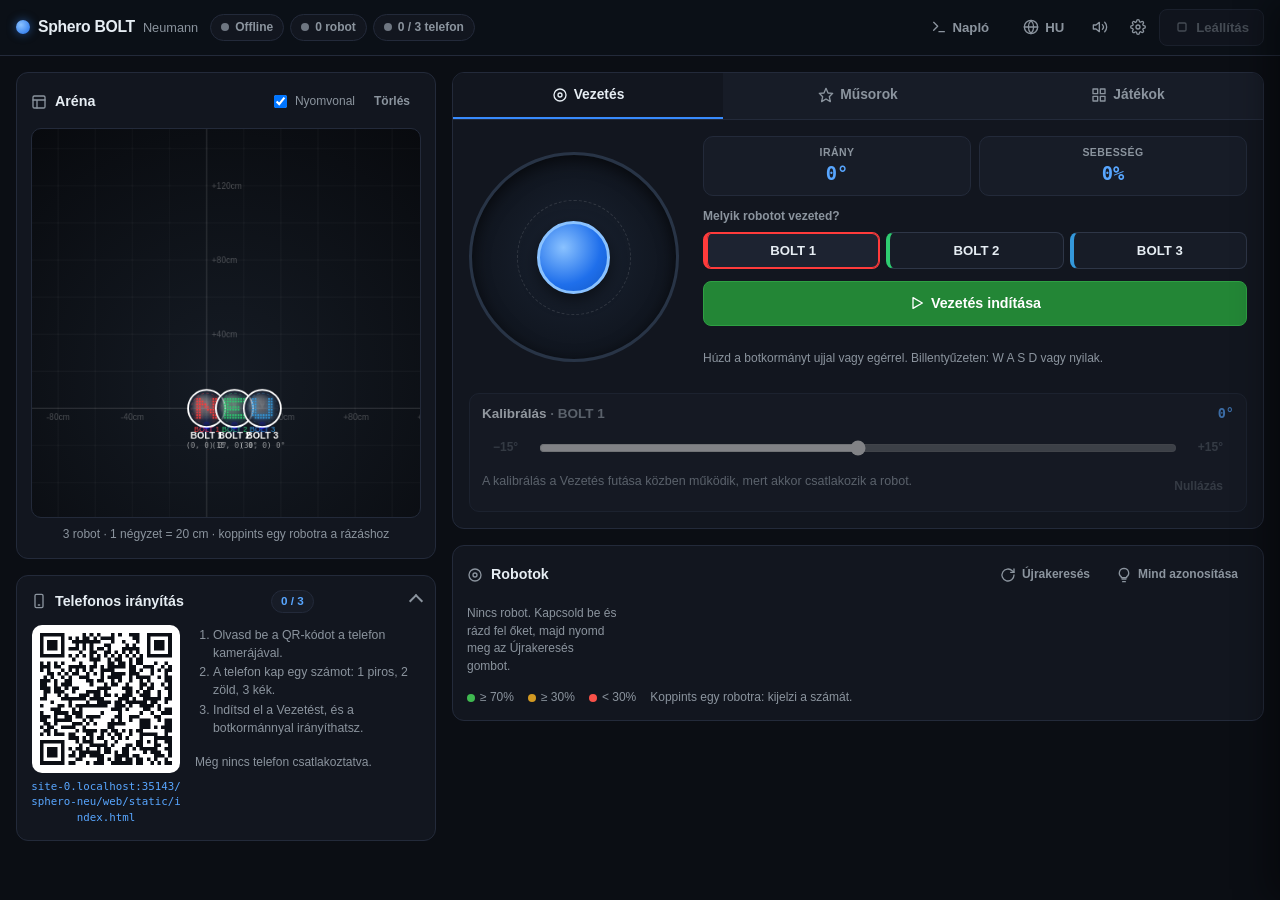
==== sphero-neu/web/static/index.html @ c8d0ddba "feat: decluttered dashboard, 15-robot support and hardware fixes UI - Two-column layout: arena + pho" ====
<!DOCTYPE html>
<html lang="hu">
<head>
<meta charset="utf-8">
<meta name="viewport" content="width=device-width, initial-scale=1, viewport-fit=cover">
<title>Sphero BOLT &bull; Neumann Bemutató</title>
<link rel="stylesheet" href="assets/css/styles.css">
<script src="assets/js/qrcode.min.js"></script>
</head>
<body>

<!-- SVG icon sprite -->
<svg width="0" height="0" style="position:absolute" aria-hidden="true">
  <symbol id="i-globe" viewBox="0 0 24 24"><circle cx="12" cy="12" r="10"/><path d="M2 12h20M12 2a15.3 15.3 0 0 1 4 10 15.3 15.3 0 0 1-4 10 15.3 15.3 0 0 1-4-10 15.3 15.3 0 0 1 4-10z"/></symbol>
  <symbol id="i-sound" viewBox="0 0 24 24"><polygon points="11 5 6 9 2 9 2 15 6 15 11 19 11 5"/><path d="M19.07 4.93a10 10 0 0 1 0 14.14M15.54 8.46a5 5 0 0 1 0 7.07"/></symbol>
  <symbol id="i-mute" viewBox="0 0 24 24"><polygon points="11 5 6 9 2 9 2 15 6 15 11 19 11 5"/><path d="M23 9l-6 6M17 9l6 6"/></symbol>
  <symbol id="i-gear" viewBox="0 0 24 24"><circle cx="12" cy="12" r="3"/><path d="M19.4 15a1.65 1.65 0 0 0 .33 1.82l.06.06a2 2 0 1 1-2.83 2.83l-.06-.06a1.65 1.65 0 0 0-1.82-.33 1.65 1.65 0 0 0-1 1.51V21a2 2 0 1 1-4 0v-.09A1.65 1.65 0 0 0 9 19.4a1.65 1.65 0 0 0-1.82.33l-.06.06a2 2 0 1 1-2.83-2.83l.06-.06A1.65 1.65 0 0 0 4.6 15a1.65 1.65 0 0 0-1.51-1H3a2 2 0 1 1 0-4h.09A1.65 1.65 0 0 0 4.6 9a1.65 1.65 0 0 0-.33-1.82l-.06-.06a2 2 0 1 1 2.83-2.83l.06.06A1.65 1.65 0 0 0 9 4.6a1.65 1.65 0 0 0 1-1.51V3a2 2 0 1 1 4 0v.09a1.65 1.65 0 0 0 1 1.51 1.65 1.65 0 0 0 1.82-.33l.06-.06a2 2 0 1 1 2.83 2.83l-.06.06A1.65 1.65 0 0 0 19.4 9a1.65 1.65 0 0 0 1.51 1H21a2 2 0 1 1 0 4h-.09a1.65 1.65 0 0 0-1.51 1z"/></symbol>
  <symbol id="i-log" viewBox="0 0 24 24"><polyline points="4 17 10 11 4 5"/><line x1="12" y1="19" x2="20" y2="19"/></symbol>
  <symbol id="i-bt" viewBox="0 0 24 24"><path d="m7 7 10 10-5 5V2l5 5L7 17"/></symbol>
  <symbol id="i-stop" viewBox="0 0 24 24"><rect x="6" y="6" width="12" height="12" rx="2"/></symbol>
  <symbol id="i-play" viewBox="0 0 24 24"><polygon points="6 4 20 12 6 20 6 4"/></symbol>
  <symbol id="i-refresh" viewBox="0 0 24 24"><path d="M21 12a9 9 0 1 1-2.64-6.36L21 8"/><path d="M21 3v5h-5"/></symbol>
  <symbol id="i-bulb" viewBox="0 0 24 24"><path d="M9 18h6M10 22h4"/><path d="M12 2a7 7 0 0 0-4 12.74V16h8v-1.26A7 7 0 0 0 12 2z"/></symbol>
  <symbol id="i-phone" viewBox="0 0 24 24"><rect x="6" y="2" width="12" height="20" rx="2"/><path d="M11 18h2"/></symbol>
  <symbol id="i-close" viewBox="0 0 24 24"><path d="M18 6 6 18M6 6l12 12"/></symbol>
  <symbol id="i-joy" viewBox="0 0 24 24"><circle cx="12" cy="12" r="9"/><circle cx="12" cy="12" r="3"/></symbol>
  <symbol id="i-star" viewBox="0 0 24 24"><polygon points="12 2 15 9 22 9.5 17 14.5 18.5 22 12 18 5.5 22 7 14.5 2 9.5 9 9"/></symbol>
  <symbol id="i-grid" viewBox="0 0 24 24"><rect x="3" y="3" width="7" height="7"/><rect x="14" y="3" width="7" height="7"/><rect x="3" y="14" width="7" height="7"/><rect x="14" y="14" width="7" height="7"/></symbol>
  <symbol id="i-map" viewBox="0 0 24 24"><rect x="3" y="3" width="18" height="18" rx="2"/><path d="M3 9h18M9 21V9"/></symbol>
  <symbol id="i-lock" viewBox="0 0 24 24"><rect x="4" y="11" width="16" height="10" rx="2"/><path d="M8 11V7a4 4 0 0 1 8 0v4"/></symbol>
  <symbol id="i-clock" viewBox="0 0 24 24"><circle cx="12" cy="12" r="10"/><path d="M12 6v6l4 2"/></symbol>
</svg>

<header class="topbar">
  <div class="brand">
    <span class="brand-dot"></span>
    <span class="brand-name">Sphero BOLT</span>
    <span class="brand-sub">Neumann</span>
  </div>

  <div class="topbar-status">
    <button id="status" class="pill offline" type="button" data-i18n-title="status_hint">
      <span class="dot"></span><span id="status-text">Offline</span>
    </button>
    <span id="robots-pill" class="pill host-only"><span class="dot"></span><span id="robots-pill-text">0 robot</span></span>
    <span id="phones-pill" class="pill host-only"><span class="dot"></span><span id="phones-pill-text">0 / 3 telefon</span></span>
  </div>

  <div class="topbar-actions">
    <button id="btn-bluetooth" class="ghost" type="button" hidden>
      <svg class="icon"><use href="#i-bt"/></svg><span data-i18n="connect_btn">Csatlakozás</span>
    </button>
    <button id="btn-log" class="ghost host-only" type="button" data-i18n-title="log_title">
      <svg class="icon"><use href="#i-log"/></svg><span class="hide-sm" data-i18n="log_btn">Napló</span>
      <span id="log-badge" class="count-badge" hidden>0</span>
    </button>
    <button id="btn-admin-login" class="ghost" type="button" hidden>
      <svg class="icon"><use href="#i-lock"/></svg><span data-i18n="admin_login_btn">Admin</span>
    </button>
    <button id="lang-toggle" class="ghost" type="button" title="Nyelv / Language">
      <svg class="icon"><use href="#i-globe"/></svg><span id="lang-label">HU</span>
    </button>
    <button id="sound-toggle" class="ghost icon-only" type="button" data-i18n-title="sound_title">
      <svg class="icon"><use id="sound-icon" href="#i-sound"/></svg>
    </button>
    <button id="btn-admin-settings" class="ghost icon-only host-only" type="button" data-i18n-title="admin_btn">
      <svg class="icon"><use href="#i-gear"/></svg>
    </button>
    <button id="global-stop" class="stop host-only" type="button" disabled>
      <svg class="icon"><use href="#i-stop"/></svg><span data-i18n="stop">Leállítás</span>
    </button>
  </div>
</header>

<!-- Running program strip -->
<div id="running-strip" class="running-strip host-only" hidden>
  <span class="dot"></span>
  <span id="running-text">Fut</span>
  <button id="running-stop" class="stop sm" type="button"><svg class="icon"><use href="#i-stop"/></svg><span data-i18n="stop">Leállítás</span></button>
</div>

<main class="layout">

  <!-- ==================== LEFT: ARENA + PHONES ==================== -->
  <div class="col col-left host-only">
    <section id="panel-arena" class="panel">
      <div class="panel-head">
        <h2><svg class="icon"><use href="#i-map"/></svg><span data-i18n="arena_title">Aréna</span></h2>
        <div class="panel-tools">
          <label class="check-tool"><input type="checkbox" id="arena-trails" checked><span data-i18n="arena_trails">Nyomvonal</span></label>
          <button id="arena-reset" class="ghost sm" type="button" data-i18n="arena_clear">Törlés</button>
        </div>
      </div>
      <div class="arena-wrapper">
        <canvas id="arena-canvas" width="460" height="460"></canvas>
      </div>
      <p id="arena-stats" class="muted small center">&nbsp;</p>
    </section>

    <details id="panel-phones" class="panel collapsible" open>
      <summary class="panel-head">
        <h2><svg class="icon"><use href="#i-phone"/></svg><span data-i18n="phones_title">Telefonos irányítás</span></h2>
        <span id="slots-badge" class="chip">0 / 3</span>
      </summary>
      <div class="phones-body">
        <div class="qr-col">
          <div id="qrcode-box" class="qr-frame"></div>
          <div id="qr-url-text" class="qr-url">&nbsp;</div>
        </div>
        <div class="phones-col">
          <ol class="steps">
            <li data-i18n="qr_step_1">Olvasd be a QR-kódot a telefon kamerájával.</li>
            <li data-i18n="qr_step_2">A telefon kap egy számot: 1 piros, 2 zöld, 3 kék.</li>
            <li data-i18n="qr_step_3">Indítsd el a Vezetést, és a botkormánnyal irányíthatsz.</li>
          </ol>
          <div id="connected-devices-list" class="device-list"></div>
          <div id="drive-hint" class="hint-row" hidden>
            <span data-i18n="drive_hint">Telefon csatlakozott, de a Vezetés nem fut.</span>
            <button class="primary sm" type="button" onclick="startProgram('drive')" data-i18n="btn_start_drive">Vezetés indítása</button>
          </div>
        </div>
      </div>
    </details>
  </div>

  <!-- ==================== RIGHT: CONTROLS + FLEET ==================== -->
  <div class="col col-main">

    <!-- Phone controller banner (only on phones) -->
    <section id="mobile-assigned-banner" class="assigned-banner" hidden>
      <span id="assigned-num" class="assigned-num">1</span>
      <div>
        <div id="assigned-slot-title" class="assigned-title"></div>
        <div id="assigned-slot-desc" class="assigned-sub"></div>
      </div>
    </section>
    <div id="controller-wait" class="notice" hidden data-i18n="controller_wait">
      Várj, amíg a bemutató vezetője elindítja a Vezetést.
    </div>

    <section class="panel control-panel">
      <div class="tabs host-only" role="tablist">
        <button class="tab active" type="button" data-tab="drive" role="tab">
          <svg class="icon"><use href="#i-joy"/></svg><span data-i18n="tab_drive">Vezetés</span>
        </button>
        <button class="tab" type="button" data-tab="shows" role="tab">
          <svg class="icon"><use href="#i-star"/></svg><span data-i18n="tab_shows">Műsorok</span>
        </button>
        <button class="tab" type="button" data-tab="games" role="tab">
          <svg class="icon"><use href="#i-grid"/></svg><span data-i18n="tab_games">Játékok</span>
        </button>
      </div>

      <!-- TAB: DRIVE -->
      <div id="tab-drive" class="tab-page active">
        <div class="drive-layout">
          <div id="joy-base" class="joystick-base">
            <div class="joystick-ring"></div>
            <div id="joy-knob" class="joystick-knob"></div>
          </div>
          <div class="drive-side">
            <div class="hud">
              <div class="hud-box"><div class="label" data-i18n="hud_heading">Irány</div><div id="hud-heading" class="val">0°</div></div>
              <div class="hud-box"><div class="label" data-i18n="hud_throttle">Sebesség</div><div id="hud-speed" class="val">0%</div></div>
            </div>
            <div class="host-only">
              <div class="field-label" data-i18n="steer_robot">Melyik robotot vezeted?</div>
              <div id="bot-selector" class="segmented"></div>
            </div>
            <button id="btn-start-drive" class="primary block host-only" type="button" onclick="startProgram('drive')">
              <svg class="icon"><use href="#i-play"/></svg><span data-i18n="btn_start_drive">Vezetés indítása</span>
            </button>
            <p class="muted small" data-i18n="drive_controls_hint">Húzd a botkormányt ujjal vagy egérrel. Billentyűzeten: W A S D vagy nyilak.</p>
          </div>
        </div>

        <div id="calib-box" class="calib-box">
          <div class="calib-head">
            <b><span data-i18n="calib_title">Kalibrálás</span> <span id="calib-robot" class="muted"></span></b>
            <span id="calib-val" class="mono">0°</span>
          </div>
          <div class="calib-row">
            <button id="calib-minus" class="ghost sm" type="button">&minus;15&deg;</button>
            <input type="range" id="calib-slider" min="-180" max="180" step="5" value="0">
            <button id="calib-plus" class="ghost sm" type="button">+15&deg;</button>
          </div>
          <div class="calib-foot">
            <small id="calib-hint" class="muted" data-i18n="calib_hint">Állj a robot mögé, és húzd a csúszkát, amíg a nyíl és a fehér fény tőled előre mutat. Utána a botkormány felfelé mindig előre visz.</small>
            <button id="calib-reset" class="ghost sm" type="button" data-i18n="calib_reset">Nullázás</button>
          </div>
        </div>
      </div>

      <!-- TAB: SHOWS -->
      <div id="tab-shows" class="tab-page">
        <div id="show-list" class="option-list"></div>
        <div id="neu-settings" class="settings-box">
          <div class="hand-row">
            <button id="hand-lock" class="ghost" type="button">
              <svg class="icon"><use href="#i-lock"/></svg><span id="hand-lock-label">Kézi forgatás</span>
            </button>
            <small id="hand-hint" class="muted"></small>
          </div>
          <div id="auto-controls">
            <div class="field-label" data-i18n="align_label">Igazítás</div>
            <div id="align-seg" class="segmented">
              <button class="seg" type="button" data-align="compass" data-i18n="align_compass">Iránytű: mind északra</button>
              <button class="seg" type="button" data-align="aim" data-i18n="align_aim">Kézi célzás</button>
            </div>
            <small id="align-hint" class="muted"></small>
          </div>
          <label class="slider-row auto-only">
            <span data-i18n="target_heading">Célirány</span>
            <input type="range" id="heading-slider" min="0" max="359" step="1" value="0">
            <span id="heading-val" class="mono">0°</span>
          </label>
          <div>
            <div class="field-label" data-i18n="letters_each">Betűk egyenként</div>
            <small class="muted" data-i18n="letters_each_hint">Betű: a kijelzőn forgat 90°-kal. Robot: az egész robotot fordítja 15°-kal, ha ferdén áll.</small>
            <div id="letter-rows"></div>
          </div>
        </div>
        <div id="dance-settings" class="settings-box" hidden>
          <div id="dance-live" class="dance-live" hidden>
            <span id="dance-status" class="game-status"></span>
            <button id="dance-go" class="primary" type="button"></button>
          </div>
          <div class="field-label" data-i18n="dance_robots">Robotok a táncban</div>
          <small class="muted" data-i18n="dance_robots_hint">Koppints egy számra, hogy kihagyd azt a robotot. A foglalt (máshoz csatlakozott) robotokat a tánc magától kihagyja.</small>
          <div id="dance-robots" class="dance-robots"></div>
        </div>
        <button id="btn-start-show" class="primary block" type="button">
          <svg class="icon"><use href="#i-play"/></svg><span id="btn-start-show-label">Indítás</span>
        </button>
      </div>

      <!-- TAB: GAMES -->
      <div id="tab-games" class="tab-page">
        <div id="game-list" class="option-list"></div>
        <button id="btn-start-game" class="primary block" type="button">
          <svg class="icon"><use href="#i-play"/></svg><span id="btn-start-game-label">Indítás</span>
        </button>

        <div id="card-game-tictactoe" class="game-area">
          <div class="game-bar">
            <span id="ttt-status" class="game-status"></span>
            <div class="btn-row">
              <button id="ttt-new" class="ghost sm" type="button" disabled data-i18n="ttt_same_layout">Új játék</button>
              <button id="ttt-recount" class="ghost sm" type="button" disabled data-i18n="ttt_renumber">Újraszámozás</button>
              <button id="ttt-start" class="ghost sm" type="button" disabled data-i18n="ttt_start">Számozás kész</button>
            </div>
          </div>
          <div id="board" class="ttt-grid"></div>
        </div>

        <div id="card-game-party" class="game-area" hidden>
          <div class="game-bar">
            <span id="party-status" class="game-status"></span>
            <button id="party-start" class="ghost sm" type="button" data-i18n="party_round">Új kör</button>
          </div>
          <div id="party-info" class="info-box"></div>
          <div id="balls" class="ball-grid"></div>
        </div>
      </div>
    </section>

    <!-- Fleet -->
    <section id="panel-fleet" class="panel host-only">
      <div class="panel-head">
        <h2><svg class="icon"><use href="#i-joy"/></svg><span data-i18n="fleet_title">Robotok</span>
          <span id="fleet-summary" class="muted small"></span></h2>
        <div class="panel-tools">
          <button id="btn-refresh-robots" class="ghost sm" type="button" data-i18n-title="btn_refresh_title">
            <svg class="icon"><use href="#i-refresh"/></svg><span data-i18n="btn_refresh_pool">Újrakeresés</span>
          </button>
          <button id="btn-identify-all" class="ghost sm" type="button" data-i18n-title="btn_identify_all_title">
            <svg class="icon"><use href="#i-bulb"/></svg><span data-i18n="btn_identify_all">Mind azonosítása</span>
          </button>
        </div>
      </div>
      <div id="robot-pool-cards" class="fleet-grid"></div>
      <p class="muted small legend">
        <span><i class="bdot ok"></i>&ge; 70%</span>
        <span><i class="bdot mid"></i>&ge; 30%</span>
        <span><i class="bdot low"></i>&lt; 30%</span>
        <span data-i18n="fleet_tap_hint">Koppints egy robotra: kijelzi a számát.</span>
      </p>
    </section>
  </div>
</main>

<!-- ==================== LOG DRAWER ==================== -->
<div id="drawer-backdrop" class="drawer-backdrop" hidden></div>
<aside id="log-drawer" class="drawer" aria-hidden="true">
  <div class="drawer-head">
    <h2><svg class="icon"><use href="#i-log"/></svg><span data-i18n="console_title">Rendszernapló</span></h2>
    <div class="panel-tools">
      <button id="clear-log" class="ghost sm" type="button" data-i18n="btn_clear">Törlés</button>
      <button id="close-log" class="ghost icon-only" type="button"><svg class="icon"><use href="#i-close"/></svg></button>
    </div>
  </div>
  <div id="log" class="console"></div>
</aside>

<div id="toast" class="toast" hidden></div>

<!-- ==================== MODALS ==================== -->

<div id="modal-admin-settings" class="modal-overlay" hidden>
  <div class="modal-card">
    <div class="modal-header">
      <h3><svg class="icon"><use href="#i-gear"/></svg><span data-i18n="admin_modal_title">Beállítások</span></h3>
      <button class="modal-close icon-only ghost" type="button" onclick="closeAdminModal()"><svg class="icon"><use href="#i-close"/></svg></button>
    </div>
    <div class="modal-body">
      <label class="switch-row">
        <input type="checkbox" id="toggle-auto-map" checked onchange="onToggleAutoMap(this.checked)">
        <span>
          <b data-i18n="admin_auto_map_label">Aréna kiemelése telefon csatlakozásakor</b>
          <small class="muted" data-i18n="admin_auto_map_desc">Amikor egy telefon beolvassa a QR-kódot, a laptop az Aréna térképre ugrik.</small>
        </span>
      </label>
      <div class="info-box">
        <b data-i18n="admin_controllers_label">Telefonos irányítók: max 3</b>
        <div class="slot-legend">
          <span><i class="bdot" style="background:var(--r1)"></i><span data-i18n="slot_1">1. telefon: piros</span></span>
          <span><i class="bdot" style="background:var(--r2)"></i><span data-i18n="slot_2">2. telefon: zöld</span></span>
          <span><i class="bdot" style="background:var(--r3)"></i><span data-i18n="slot_3">3. telefon: kék</span></span>
        </div>
        <small class="muted" data-i18n="host_rules_note">5 perc tétlenség után a telefon kapcsolata bont, hogy más is sorra kerülhessen.</small>
      </div>
      <button class="primary block" type="button" onclick="closeAdminModal()" data-i18n="btn_close">Kész</button>
      <button id="btn-admin-logout" class="ghost block" type="button" hidden data-i18n="admin_logout">Kijelentkezés (ez a telefon)</button>
    </div>
  </div>
</div>

<div id="modal-admin-login" class="modal-overlay" hidden>
  <div class="modal-card narrow">
    <div class="modal-header">
      <h3><svg class="icon"><use href="#i-lock"/></svg><span data-i18n="admin_login_title">Admin belépés</span></h3>
      <button class="modal-close icon-only ghost" type="button" onclick="closeAdminLogin()"><svg class="icon"><use href="#i-close"/></svg></button>
    </div>
    <form id="admin-login-form" class="modal-body">
      <p class="muted small" data-i18n="admin_login_desc">Jelszóval ez a telefon a teljes vezérlőpultot kapja, mint a laptop.</p>
      <input type="password" id="admin-password" class="text-input" autocomplete="current-password" data-i18n-placeholder="admin_password">
      <small id="admin-login-error" class="login-error" hidden></small>
      <button class="primary block" type="submit" data-i18n="admin_login_submit">Belépés</button>
    </form>
  </div>
</div>

<div id="modal-bluetooth" class="modal-overlay" hidden>
  <div class="modal-card">
    <div class="modal-header">
      <h3><svg class="icon"><use href="#i-bt"/></svg><span data-i18n="ble_modal_title">Csatlakozás</span></h3>
      <button id="modal-close-btn" class="modal-close icon-only ghost" type="button"><svg class="icon"><use href="#i-close"/></svg></button>
    </div>
    <div class="modal-body">
      <ol class="steps">
        <li data-i18n="ble_step_1">Kapcsold be a Bluetooth-t.</li>
        <li data-i18n="ble_step_2">Rázd meg a robotot, amíg a kijelzője felvillan.</li>
        <li data-i18n="ble_step_3">Csatlakozz a böngészőből, vagy add meg a laptop címét.</li>
      </ol>
      <button id="btn-scan-ble" class="primary block" type="button">
        <svg class="icon"><use href="#i-bt"/></svg><span data-i18n="btn_pair_ble">Robot keresése Bluetooth-on</span>
      </button>
      <div class="divider" data-i18n="or_connect_server">vagy csatlakozás a laptophoz</div>
      <div class="input-row">
        <input type="text" id="input-server-url" placeholder="192.168.1.150:8080" />
        <button id="btn-connect-server" type="button" data-i18n="btn_connect_server">Csatlakozás</button>
      </div>
    </div>
  </div>
</div>

<div id="modal-timeout" class="modal-overlay" hidden>
  <div class="modal-card narrow center">
    <div class="modal-body">
      <svg class="icon icon-xl"><use href="#i-clock"/></svg>
      <h3 data-i18n="timeout_modal_title">Kapcsolat bontva</h3>
      <p class="muted" data-i18n="timeout_modal_desc">5 perc tétlenség után a kapcsolat bontott, hogy más is kipróbálhassa.</p>
      <button class="primary block" type="button" onclick="reconnectClient()" data-i18n="btn_reconnect">Újracsatlakozás</button>
    </div>
  </div>
</div>

<div id="modal-max-clients" class="modal-overlay" hidden>
  <div class="modal-card narrow center">
    <div class="modal-body">
      <svg class="icon icon-xl"><use href="#i-phone"/></svg>
      <h3 data-i18n="max_modal_title">Minden hely foglalt</h3>
      <p class="muted" data-i18n="max_modal_desc">Mind a 3 irányítói hely foglalt. Várj egy kicsit, amíg felszabadul egy!</p>
      <button class="primary block" type="button" onclick="reconnectClient()" data-i18n="btn_retry">Újrapróbálás</button>
      <button class="ghost block" type="button" onclick="closeMaxClientsModal()" data-i18n="btn_understood">Rendben</button>
    </div>
  </div>
</div>

<script src="assets/js/app.js" defer></script>
</body>
</html>
---- sphero-neu/web/static/assets/css/styles.css ----
:root {
  --bg: #0b0e14;
  --panel: #12161f;
  --panel-2: #171c27;
  --panel-3: #1d2331;
  --line: #232a3a;
  --line-2: #2e3647;
  --text: #e6edf3;
  --muted: #8b949e;
  --accent: #388bfd;
  --accent-2: #58a6ff;
  --success: #238636;
  --success-2: #2ea043;
  --danger: #da3633;
  --danger-2: #f85149;
  --bat-ok: #3fb950;
  --bat-mid: #d29922;
  --bat-low: #f85149;
  --r1: #ff3b3b;
  --r2: #2ecc71;
  --r3: #3498db;
  --radius: 12px;
  --topbar-h: 56px;
  --font-sans: -apple-system, BlinkMacSystemFont, "Segoe UI", Roboto, Helvetica, Arial, sans-serif;
  --font-mono: ui-monospace, SFMono-Regular, "SF Mono", Menlo, Consolas, monospace;
}

* { box-sizing: border-box; -webkit-tap-highlight-color: transparent; }
html, body {
  margin: 0;
  background: var(--bg);
  color: var(--text);
  font-family: var(--font-sans);
  font-size: 15px;
  line-height: 1.45;
}
body { min-height: 100vh; }
[hidden] { display: none !important; }
h2, h3 { margin: 0; }

.muted { color: var(--muted); }
.small { font-size: 0.8rem; }
.center { text-align: center; }
.mono { font-family: var(--font-mono); }

/* ---------- Icons ---------- */
.icon {
  width: 16px; height: 16px;
  stroke: currentColor; stroke-width: 2; fill: none;
  stroke-linecap: round; stroke-linejoin: round;
  flex-shrink: 0;
}
.icon-xl { width: 40px; height: 40px; color: var(--accent-2); margin: 0 auto 6px; display: block; }

/* ---------- Buttons ---------- */
button {
  font: inherit;
  font-size: 0.88rem;
  font-weight: 600;
  color: var(--text);
  background: var(--panel-2);
  border: 1px solid var(--line-2);
  border-radius: 8px;
  padding: 8px 14px;
  cursor: pointer;
  display: inline-flex;
  align-items: center;
  justify-content: center;
  gap: 6px;
  transition: background 0.15s, border-color 0.15s, transform 0.05s;
}
button:hover:not(:disabled) { background: var(--panel-3); border-color: #3b4558; }
button:active:not(:disabled) { transform: translateY(1px); }
button:disabled { opacity: 0.45; cursor: not-allowed; }
button:focus-visible { outline: 2px solid var(--accent-2); outline-offset: 2px; }
button.sm { padding: 5px 10px; font-size: 0.8rem; border-radius: 7px; }
button.block { width: 100%; padding: 11px 14px; font-size: 0.95rem; }
button.ghost { background: transparent; border-color: transparent; color: var(--muted); }
button.ghost:hover:not(:disabled) { background: var(--panel-2); border-color: var(--line); color: var(--text); }
button.icon-only { padding: 8px; }
button.primary { background: var(--success); border-color: var(--success-2); color: #fff; }
button.primary:hover:not(:disabled) { background: var(--success-2); }
button.stop { background: var(--danger); border-color: var(--danger-2); color: #fff; }
button.stop:hover:not(:disabled) { background: var(--danger-2); }
button.stop:disabled { background: var(--panel-2); border-color: var(--line-2); color: var(--muted); }

/* ---------- Top bar ---------- */
.topbar {
  position: sticky; top: 0; z-index: 100;
  height: var(--topbar-h);
  display: flex; align-items: center; gap: 12px;
  padding: 0 16px;
  background: rgba(13, 17, 24, 0.92);
  backdrop-filter: blur(10px);
  border-bottom: 1px solid var(--line);
}
.brand { display: flex; align-items: baseline; gap: 8px; white-space: nowrap; }
.brand-dot {
  width: 14px; height: 14px; border-radius: 50%; align-self: center;
  background: radial-gradient(circle at 35% 35%, #8ac2ff, #1f6feb);
  box-shadow: 0 0 10px rgba(56, 139, 253, 0.5);
}
.brand-name { font-weight: 800; letter-spacing: -0.02em; font-size: 1.05rem; }
.brand-sub { color: var(--muted); font-size: 0.85rem; }
.topbar-status { display: flex; gap: 6px; flex: 1; min-width: 0; overflow: hidden; }
.topbar-actions { display: flex; gap: 4px; align-items: center; }

.pill {
  display: inline-flex; align-items: center; gap: 6px;
  padding: 4px 10px;
  border-radius: 999px;
  font-size: 0.8rem; font-weight: 600;
  background: var(--panel);
  border: 1px solid var(--line);
  color: var(--muted);
  white-space: nowrap;
  overflow: hidden; text-overflow: ellipsis;
}
button.pill { cursor: default; }
.pill .dot { width: 8px; height: 8px; border-radius: 50%; background: #6e7681; flex-shrink: 0; }
.pill.online { color: var(--bat-ok); border-color: rgba(46, 160, 67, 0.5); }
.pill.online .dot { background: var(--bat-ok); }
.pill.warn { color: var(--bat-mid); border-color: rgba(210, 153, 34, 0.5); }
.pill.warn .dot { background: var(--bat-mid); }
.pill.offline { cursor: pointer; }
button.pill.offline:hover { border-color: var(--line-2); color: var(--text); }
.pill.running { color: var(--accent-2); border-color: rgba(56, 139, 253, 0.6); }
.pill.running .dot { background: var(--accent-2); animation: pulse 1.6s infinite; }
@keyframes pulse { 0%, 100% { opacity: 0.5; transform: scale(0.85); } 50% { opacity: 1; transform: scale(1.2); } }

.count-badge {
  min-width: 18px; height: 18px; padding: 0 5px;
  border-radius: 9px;
  background: var(--accent); color: #fff;
  font-size: 0.7rem; font-weight: 700;
  display: inline-flex; align-items: center; justify-content: center;
}
.count-badge.err { background: var(--danger); }

.running-strip {
  display: flex; align-items: center; justify-content: center; gap: 10px;
  padding: 6px 16px;
  background: rgba(56, 139, 253, 0.12);
  border-bottom: 1px solid rgba(56, 139, 253, 0.35);
  color: var(--accent-2);
  font-weight: 600; font-size: 0.88rem;
}
.running-strip .dot { width: 8px; height: 8px; border-radius: 50%; background: var(--accent-2); animation: pulse 1.6s infinite; }

/* ---------- Layout ---------- */
.layout {
  display: grid;
  grid-template-columns: minmax(320px, 420px) minmax(0, 1fr);
  gap: 16px;
  max-width: 1500px;
  margin: 0 auto;
  padding: 16px;
  align-items: start;
}
.col { display: flex; flex-direction: column; gap: 16px; min-width: 0; }
.col-left { position: sticky; top: calc(var(--topbar-h) + 16px); }

.panel {
  background: var(--panel);
  border: 1px solid var(--line);
  border-radius: var(--radius);
  padding: 14px;
}
.panel-head {
  display: flex; align-items: center; justify-content: space-between; gap: 8px;
  margin-bottom: 12px;
  flex-wrap: wrap;
}
.panel-head h2 {
  display: flex; align-items: center; gap: 8px;
  font-size: 0.95rem; font-weight: 700;
}
.panel-head h2 .icon { color: var(--muted); }
.panel-tools { display: flex; align-items: center; gap: 4px; }
.check-tool { display: inline-flex; align-items: center; gap: 5px; font-size: 0.8rem; color: var(--muted); cursor: pointer; margin-right: 4px; }

details.collapsible > summary { list-style: none; cursor: pointer; margin-bottom: 0; }
details.collapsible > summary::-webkit-details-marker { display: none; }
details.collapsible[open] > summary { margin-bottom: 12px; }
details.collapsible > summary::after {
  content: ""; width: 8px; height: 8px; margin-left: auto;
  border-right: 2px solid var(--muted); border-bottom: 2px solid var(--muted);
  transform: rotate(45deg); transition: transform 0.2s;
}
details.collapsible[open] > summary::after { transform: rotate(-135deg); }
details.collapsible > summary .chip { margin-left: auto; margin-right: 10px; }

.chip {
  padding: 2px 9px; border-radius: 999px;
  background: var(--panel-2); border: 1px solid var(--line);
  font-size: 0.78rem; font-weight: 700; color: var(--accent-2);
}

/* ---------- Arena ---------- */
.arena-wrapper {
  background: radial-gradient(circle at 50% 65%, #151b24 0%, #080a0e 100%);
  border: 1px solid var(--line);
  border-radius: 10px;
  overflow: hidden;
}
#arena-canvas { display: block; width: 100%; height: auto; aspect-ratio: 1 / 1; cursor: crosshair; }
#arena-stats { margin: 8px 0 0; }
#panel-arena.flash { box-shadow: 0 0 0 2px var(--accent), 0 0 24px rgba(56, 139, 253, 0.6); transition: box-shadow 0.3s; }

/* ---------- Phones / QR ---------- */
.phones-body { display: flex; gap: 14px; align-items: flex-start; }
.qr-col { display: flex; flex-direction: column; align-items: center; gap: 6px; flex-shrink: 0; }
.qr-frame { background: #fff; padding: 8px; border-radius: 10px; line-height: 0; }
.qr-frame canvas, .qr-frame img { display: block; width: 132px; height: 132px; }
.qr-url { font-family: var(--font-mono); font-size: 0.72rem; color: var(--accent-2); max-width: 150px; word-break: break-all; text-align: center; }
.phones-col { flex: 1; min-width: 0; display: flex; flex-direction: column; gap: 10px; }
.steps { margin: 0; padding-left: 18px; font-size: 0.82rem; color: var(--muted); }
.steps li { margin: 2px 0; }
.device-list { display: flex; flex-direction: column; gap: 6px; }
.device-row {
  display: flex; align-items: center; gap: 8px;
  padding: 6px 8px;
  background: var(--panel-2); border: 1px solid var(--line); border-radius: 8px;
  font-size: 0.82rem;
}
.device-num {
  width: 22px; height: 22px; border-radius: 50%;
  display: inline-flex; align-items: center; justify-content: center;
  font-weight: 800; font-size: 0.75rem; color: #0b0e14;
  background: var(--c, var(--accent));
  flex-shrink: 0;
}
.device-meta { flex: 1; min-width: 0; display: flex; flex-direction: column; }
.device-meta small { color: var(--muted); font-size: 0.72rem; }
.empty { color: var(--muted); font-size: 0.8rem; padding: 4px 0; }
.hint-row {
  display: flex; align-items: center; gap: 8px; flex-wrap: wrap;
  padding: 8px 10px; border-radius: 8px;
  background: rgba(210, 153, 34, 0.12); border: 1px solid rgba(210, 153, 34, 0.4);
  color: #e3b341; font-size: 0.8rem; font-weight: 600;
}

/* ---------- Tabs ---------- */
.control-panel { padding: 0; overflow: hidden; }
.tabs { display: flex; border-bottom: 1px solid var(--line); background: var(--panel-2); }
.tab {
  flex: 1;
  border: 0; border-radius: 0;
  border-bottom: 2px solid transparent;
  background: transparent;
  color: var(--muted);
  padding: 12px 10px;
  font-size: 0.92rem;
}
.tab:hover:not(:disabled) { background: var(--panel-3); border-color: transparent; color: var(--text); }
.tab.active { color: var(--text); border-bottom-color: var(--accent); background: var(--panel); }
.tab .run-dot { width: 7px; height: 7px; border-radius: 50%; background: var(--accent-2); animation: pulse 1.6s infinite; }
.tab-page { display: none; padding: 16px; flex-direction: column; gap: 14px; }
.tab-page.active { display: flex; }

/* ---------- Option list (shows / games) ---------- */
.option-list { display: grid; grid-template-columns: repeat(auto-fill, minmax(220px, 1fr)); gap: 8px; }
.option {
  display: flex; flex-direction: column; align-items: flex-start; gap: 3px;
  text-align: left;
  padding: 10px 12px;
  background: var(--panel-2);
  border: 1px solid var(--line);
  border-radius: 10px;
  font-weight: 400;
}
.option .opt-title { font-weight: 700; font-size: 0.92rem; display: flex; align-items: center; gap: 6px; width: 100%; }
.option .opt-desc { color: var(--muted); font-size: 0.8rem; line-height: 1.35; }
.option .opt-meta { color: var(--muted); font-size: 0.72rem; font-weight: 600; margin-left: auto; }
.option.selected { border-color: var(--accent); background: rgba(56, 139, 253, 0.1); box-shadow: inset 0 0 0 1px var(--accent); }
.option.running .opt-meta { color: var(--accent-2); }

.settings-box {
  background: var(--panel-2); border: 1px solid var(--line); border-radius: 10px;
  padding: 10px 12px; display: flex; flex-direction: column; gap: 8px;
}
.slider-row { display: flex; align-items: center; gap: 10px; font-size: 0.85rem; font-weight: 600; }
.slider-row input { flex: 1; accent-color: var(--accent); }
.slider-row .mono { min-width: 42px; text-align: right; color: var(--accent-2); }
.sub-details summary { cursor: pointer; font-size: 0.82rem; color: var(--muted); font-weight: 600; }
.letter-row { display: flex; align-items: center; gap: 6px; padding: 6px 0; border-bottom: 1px solid var(--line); flex-wrap: wrap; }
.letter-row:last-child { border-bottom: 0; }
.letter-big { font-size: 1.3rem; font-weight: 800; width: 28px; text-align: center; }
.letter-who { font-weight: 600; font-size: 0.82rem; min-width: 64px; }
.letter-state { font-size: 0.75rem; color: var(--muted); flex: 1; }

/* ---------- Drive ---------- */
.drive-layout { display: flex; gap: 24px; align-items: center; flex-wrap: wrap; justify-content: center; }
.drive-side { flex: 1; min-width: 220px; display: flex; flex-direction: column; gap: 12px; }
.joystick-base {
  --size: 210px;
  width: var(--size); height: var(--size);
  border-radius: 50%;
  position: relative;
  flex-shrink: 0;
  background: radial-gradient(circle, #1a2332 0%, #0f141d 75%, #0a0d13 100%);
  border: 3px solid #283446;
  box-shadow: inset 0 4px 16px rgba(0, 0, 0, 0.6);
  touch-action: none;
  cursor: grab;
}
.joystick-ring {
  position: absolute; inset: 22%;
  border-radius: 50%; border: 1px dashed rgba(255, 255, 255, 0.12);
  pointer-events: none;
}
.joystick-knob {
  --knob: 36%;
  position: absolute;
  width: var(--knob); height: var(--knob);
  left: calc(50% - var(--knob) / 2); top: calc(50% - var(--knob) / 2);
  border-radius: 50%;
  background: radial-gradient(circle at 35% 35%, #8ac2ff 0%, #1f6feb 60%, #1158c7 100%);
  border: 3px solid #8ac2ff;
  box-shadow: 0 6px 16px rgba(0, 0, 0, 0.5);
  pointer-events: none;
  will-change: transform;
}
.hud { display: grid; grid-template-columns: 1fr 1fr; gap: 8px; }
.hud-box { background: var(--panel-2); border: 1px solid var(--line); border-radius: 10px; padding: 8px 12px; text-align: center; }
.hud-box .label { font-size: 0.7rem; color: var(--muted); text-transform: uppercase; font-weight: 700; letter-spacing: 0.04em; }
.hud-box .val { font-size: 1.25rem; font-family: var(--font-mono); font-weight: 700; color: var(--accent-2); }
.field-label { font-size: 0.8rem; color: var(--muted); font-weight: 600; margin-bottom: 6px; }
.segmented { display: flex; gap: 6px; flex-wrap: wrap; }
.seg {
  flex: 1; min-width: 60px;
  border-left: 4px solid var(--c, var(--line-2));
}
.seg.active { background: var(--panel-3); border-color: var(--c, var(--accent)); box-shadow: inset 0 0 0 1px var(--c, var(--accent)); }

/* ---------- Games ---------- */
.game-area { display: flex; flex-direction: column; gap: 12px; border-top: 1px solid var(--line); padding-top: 14px; }
.game-bar { display: flex; align-items: center; justify-content: space-between; gap: 8px; flex-wrap: wrap; }
.game-status { font-weight: 700; color: var(--accent-2); font-size: 0.92rem; }
.btn-row { display: flex; gap: 4px; flex-wrap: wrap; }
.info-box {
  background: var(--panel-2); border: 1px solid var(--line); border-radius: 10px;
  padding: 10px 12px; font-size: 0.88rem; display: flex; flex-direction: column; gap: 6px;
}
.ttt-grid { display: grid; grid-template-columns: repeat(3, 1fr); gap: 10px; max-width: 320px; width: 100%; margin: 0 auto; }
.ttt-cell {
  aspect-ratio: 1;
  flex-direction: column;
  font-size: 2rem; font-family: var(--font-mono); font-weight: 800;
  color: var(--muted);
  border-radius: 12px;
}
.ttt-cell small { font-size: 0.65rem; font-weight: 600; opacity: 0.7; font-family: var(--font-sans); }
.ttt-cell.X { color: var(--r1); }
.ttt-cell.O { color: var(--r3); }
.ttt-cell.win { border-color: var(--success-2); background: rgba(46, 160, 67, 0.2); }
.ttt-cell:disabled { opacity: 1; cursor: default; }
.ball-grid { display: grid; grid-template-columns: repeat(auto-fit, minmax(96px, 1fr)); gap: 12px; }
.ball-btn {
  aspect-ratio: 1; border-radius: 50%;
  flex-direction: column; font-size: 1rem; font-weight: 800;
  border: 3px solid var(--line-2);
}
.ball-btn small { font-size: 0.68rem; font-weight: 600; opacity: 0.85; }

/* ---------- Fleet ---------- */
.fleet-grid { display: grid; grid-template-columns: repeat(auto-fill, minmax(132px, 1fr)); gap: 8px; }
.bot {
  justify-content: flex-start;
  gap: 8px;
  padding: 7px 8px;
  text-align: left;
  font-weight: 400;
  position: relative;
}
.bot-num {
  width: 30px; height: 30px; border-radius: 50%;
  display: inline-flex; align-items: center; justify-content: center;
  font-weight: 800; font-size: 0.9rem; color: #0b0e14;
  background: var(--c);
  flex-shrink: 0;
}
.bot-meta { display: flex; flex-direction: column; min-width: 0; flex: 1; }
.bot-name { font-size: 0.75rem; color: var(--muted); font-family: var(--font-mono); white-space: nowrap; overflow: hidden; text-overflow: ellipsis; }
.batt { display: inline-flex; align-items: center; gap: 5px; font-size: 0.82rem; font-weight: 700; }
.bdot { display: inline-block; width: 8px; height: 8px; border-radius: 50%; background: #6e7681; flex-shrink: 0; }
.bdot.ok { background: var(--bat-ok); }
.bdot.mid { background: var(--bat-mid); }
.bdot.low { background: var(--bat-low); }
.bot-phone {
  position: absolute; top: -6px; right: -4px;
  display: inline-flex; align-items: center; gap: 2px;
  padding: 1px 6px; border-radius: 999px;
  font-size: 0.68rem; font-weight: 800; color: #0b0e14;
  background: var(--c);
}
.bot-phone .icon { width: 11px; height: 11px; }
.bot.assigned { border-color: var(--c); }
.bot.flash { animation: botflash 0.9s ease-out; }
@keyframes botflash { 0% { box-shadow: 0 0 0 3px #fff; } 100% { box-shadow: 0 0 0 0 transparent; } }
.legend { display: flex; gap: 14px; flex-wrap: wrap; margin: 10px 0 0; align-items: center; }
.legend span { display: inline-flex; align-items: center; gap: 5px; }

/* ---------- Phone controller view ---------- */
.assigned-banner {
  display: flex; align-items: center; gap: 14px;
  padding: 14px 16px;
  border-radius: var(--radius);
  border: 2px solid var(--c, var(--r1));
  background: color-mix(in srgb, var(--c, var(--r1)) 14%, var(--panel));
}
.assigned-num {
  width: 52px; height: 52px; border-radius: 50%;
  display: inline-flex; align-items: center; justify-content: center;
  font-size: 1.7rem; font-weight: 900; color: #0b0e14;
  background: var(--c, var(--r1));
  flex-shrink: 0;
}
.assigned-title { font-size: 1.05rem; font-weight: 800; }
.assigned-sub { font-size: 0.82rem; color: var(--muted); }
.notice {
  padding: 10px 14px; border-radius: 10px;
  background: rgba(210, 153, 34, 0.12); border: 1px solid rgba(210, 153, 34, 0.4);
  color: #e3b341; font-weight: 600; font-size: 0.9rem; text-align: center;
}

body.role-controller .host-only { display: none !important; }
body.role-controller .layout { grid-template-columns: 1fr; max-width: 520px; }
body.role-controller .tab-page { padding: 20px 16px; }
body.role-controller .drive-layout { flex-direction: column; }
body.role-controller .joystick-base { --size: min(78vw, 320px); }
body.role-controller .drive-side { width: 100%; }
body.role-controller .topbar-status { justify-content: flex-end; }

/* ---------- Log drawer ---------- */
.drawer-backdrop { position: fixed; inset: 0; background: rgba(0, 0, 0, 0.45); z-index: 900; }
.drawer {
  position: fixed; top: 0; right: 0; bottom: 0;
  width: min(440px, 100vw);
  z-index: 950;
  background: var(--panel);
  border-left: 1px solid var(--line);
  box-shadow: -12px 0 32px rgba(0, 0, 0, 0.4);
  display: flex; flex-direction: column;
  transform: translateX(100%);
  transition: transform 0.22s ease;
}
.drawer.open { transform: translateX(0); }
.drawer-head { display: flex; align-items: center; justify-content: space-between; padding: 12px 14px; border-bottom: 1px solid var(--line); }
.drawer-head h2 { display: flex; align-items: center; gap: 8px; font-size: 0.95rem; }
.console {
  flex: 1; overflow-y: auto;
  padding: 10px 14px;
  font-family: var(--font-mono); font-size: 0.78rem;
  background: #080b10;
  user-select: text;
}
.log-line { margin: 1px 0; word-break: break-word; }
.log-line.sys { color: var(--accent-2); font-weight: 700; }
.log-line.err { color: var(--danger-2); }
.log-line.win { color: var(--bat-ok); font-weight: 700; }

/* ---------- Toast ---------- */
.toast {
  position: fixed; left: 50%; bottom: 24px; transform: translateX(-50%);
  z-index: 1100;
  padding: 10px 16px; border-radius: 10px;
  background: var(--panel-3); border: 1px solid var(--line-2);
  box-shadow: 0 8px 24px rgba(0, 0, 0, 0.45);
  font-size: 0.88rem; font-weight: 600;
  max-width: calc(100vw - 32px);
}
.toast.err { border-color: var(--danger-2); color: #ffb3ad; }

/* ---------- Modals ---------- */
.modal-overlay {
  position: fixed; inset: 0; z-index: 1000;
  background: rgba(0, 0, 0, 0.7);
  backdrop-filter: blur(6px);
  display: flex; align-items: center; justify-content: center;
  padding: 16px;
}
.modal-card {
  width: 100%; max-width: 460px; max-height: 90vh; overflow-y: auto;
  background: var(--panel);
  border: 1px solid var(--line-2);
  border-radius: 16px;
  box-shadow: 0 16px 40px rgba(0, 0, 0, 0.6);
}
.modal-card.narrow { max-width: 380px; }
.modal-card.center { text-align: center; }
.modal-header { display: flex; justify-content: space-between; align-items: center; padding: 14px 16px; border-bottom: 1px solid var(--line); }
.modal-header h3 { display: flex; align-items: center; gap: 8px; font-size: 1.05rem; }
.modal-body { padding: 18px; display: flex; flex-direction: column; gap: 12px; }
.modal-body h3 { font-size: 1.1rem; }
.modal-body p { margin: 0; line-height: 1.5; }
.switch-row { display: flex; gap: 10px; align-items: flex-start; cursor: pointer; }
.switch-row input { margin-top: 4px; accent-color: var(--accent); width: 16px; height: 16px; }
.switch-row span { display: flex; flex-direction: column; gap: 2px; }
.slot-legend { display: flex; gap: 12px; flex-wrap: wrap; font-size: 0.82rem; }
.slot-legend span { display: inline-flex; align-items: center; gap: 5px; }
.divider { text-align: center; color: var(--muted); font-size: 0.78rem; text-transform: uppercase; letter-spacing: 0.05em; }
.input-row { display: flex; gap: 8px; }
.input-row input {
  flex: 1; min-width: 0;
  background: var(--panel-2); border: 1px solid var(--line-2); color: var(--text);
  padding: 8px 12px; border-radius: 8px;
  font-family: var(--font-mono); font-size: 0.85rem;
}

/* ---------- Responsive ---------- */
@media (max-width: 980px) {
  .layout { grid-template-columns: 1fr; }
  .col-left { position: static; order: 2; }
  .col-main { order: 1; }
  #panel-arena .arena-wrapper { max-width: 520px; margin: 0 auto; }
}
@media (max-width: 640px) {
  .layout { padding: 10px; gap: 10px; }
  .topbar { padding: 0 10px; gap: 6px; }
  .brand-sub, .hide-sm, #robots-pill, #phones-pill { display: none; }
  #global-stop span { display: none; }
  .phones-body { flex-direction: column; align-items: center; }
  .option-list { grid-template-columns: 1fr; }
}

/* ---------- Drive calibration ---------- */
.calib-box {
  background: var(--panel-2); border: 1px solid var(--line); border-radius: 10px;
  padding: 10px 12px; display: flex; flex-direction: column; gap: 8px;
}
.calib-box.disabled { opacity: 0.6; }
.calib-head { display: flex; justify-content: space-between; align-items: center; font-size: 0.9rem; }
.calib-head .mono { color: var(--accent-2); font-weight: 700; }
.calib-row { display: flex; align-items: center; gap: 8px; }
.calib-row input { flex: 1; accent-color: var(--accent); height: 28px; }
.calib-foot { display: flex; align-items: flex-start; justify-content: space-between; gap: 8px; }
body.role-controller .calib-row input { height: 36px; }

/* ---------- Neumann letter rows ---------- */
.letter-group { display: inline-flex; align-items: center; gap: 2px; padding: 0 4px; border-left: 1px solid var(--line); }
.letter-group small { color: var(--muted); font-size: 0.7rem; margin-right: 2px; }
#letter-rows { margin-top: 4px; }
#align-seg { margin-bottom: 4px; }

/* ---------- Neumann hand-turn lock ---------- */
.hand-row { display: flex; align-items: center; gap: 10px; flex-wrap: wrap; }
#hand-lock { border: 1px solid var(--line-2); color: var(--text); }
#hand-lock.locked { background: rgba(210, 153, 34, 0.18); border-color: var(--bat-mid); color: #e3b341; }
.hand-row small { flex: 1; min-width: 200px; }

/* ---------- Dance show ---------- */
.dance-live { display: flex; align-items: center; justify-content: space-between; gap: 10px; flex-wrap: wrap; }
.dance-robots { display: flex; flex-wrap: wrap; gap: 6px; margin-top: 6px; }
.dance-robot {
  width: 38px; height: 38px; padding: 0; border-radius: 50%;
  font-weight: 800; color: #0b0e14; background: var(--c); border: 2px solid transparent;
}
.dance-robot.out { background: var(--panel-3); color: var(--muted); text-decoration: line-through; border-color: var(--line-2); }
.dance-robot.busy { opacity: 0.45; border-style: dashed; border-color: var(--bat-mid); }

/* ---------- Admin login ---------- */
.text-input {
  width: 100%; background: var(--panel-2); border: 1px solid var(--line-2); color: var(--text);
  padding: 10px 12px; border-radius: 8px; font-size: 1rem;
}
.text-input:focus { outline: 2px solid var(--accent); outline-offset: 1px; }
.login-error { color: var(--danger-2); font-weight: 600; }
#panel-phones.flash { box-shadow: 0 0 0 2px var(--accent), 0 0 24px rgba(56, 139, 253, 0.6); transition: box-shadow 0.3s; }
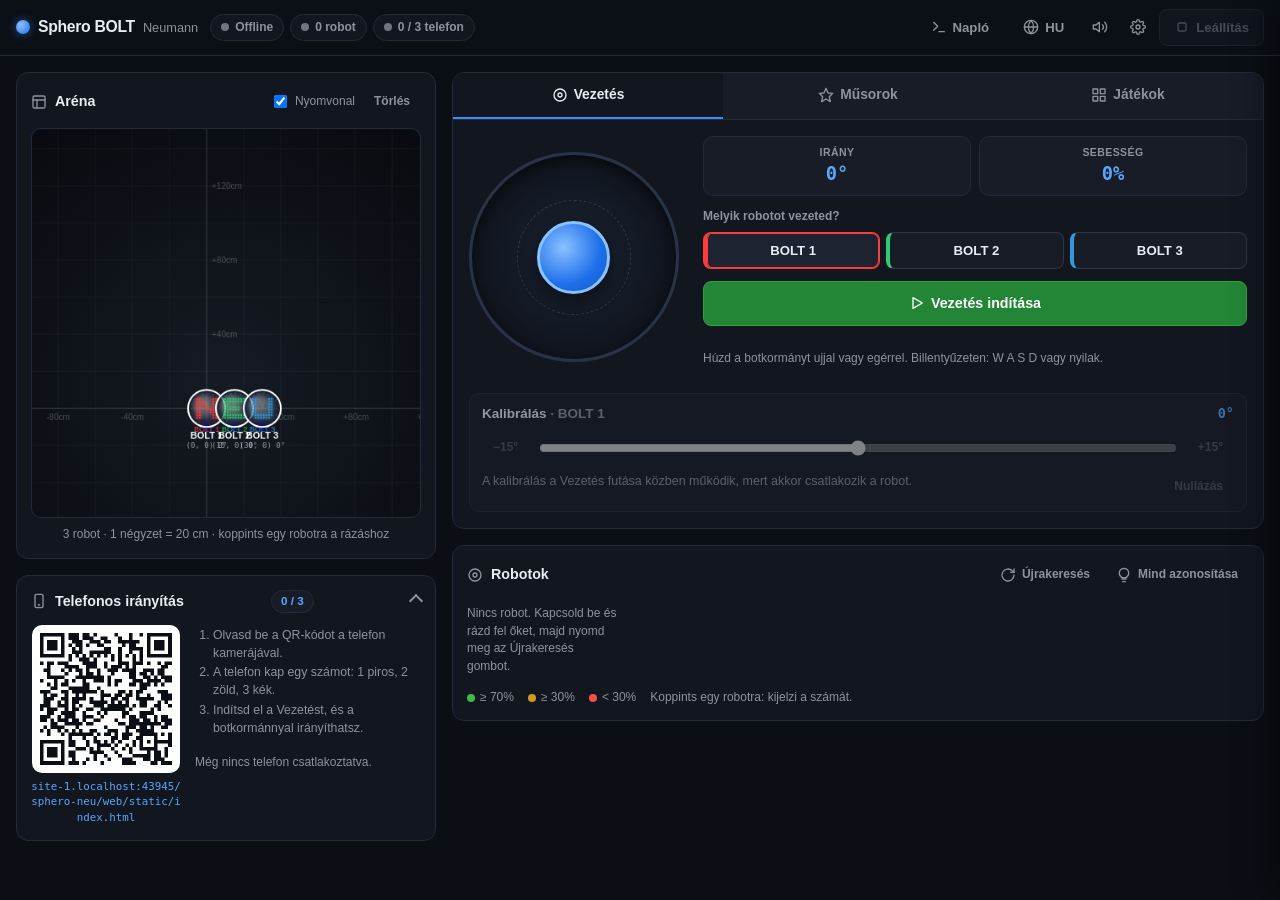
==== commit 284abac7: "feat: cross-platform support (Windows/macOS) and low-spec hardware optimization - Add start.bat and " ====
--- a/sphero-neu/web/static/index.html
+++ b/sphero-neu/web/static/index.html
@@ -320,6 +320,13 @@
           <small class="muted" data-i18n="admin_auto_map_desc">Amikor egy telefon beolvassa a QR-kódot, a laptop az Aréna térképre ugrik.</small>
         </span>
       </label>
+      <label class="switch-row">
+        <input type="checkbox" id="toggle-low-power" onchange="onToggleLowPower(this.checked)">
+        <span>
+          <b data-i18n="admin_low_power_label">Kímélő mód (alacsony teljesítményű gépekhez)</b>
+          <small class="muted" data-i18n="admin_low_power_desc">Csökkenti a grafikai terhelést régebbi laptopokon vagy Raspberry Pi-n (árnyékok kikapcsolása, kímélő képfrissítés).</small>
+        </span>
+      </label>
       <div class="info-box">
         <b data-i18n="admin_controllers_label">Telefonos irányítók: max 3</b>
         <div class="slot-legend">
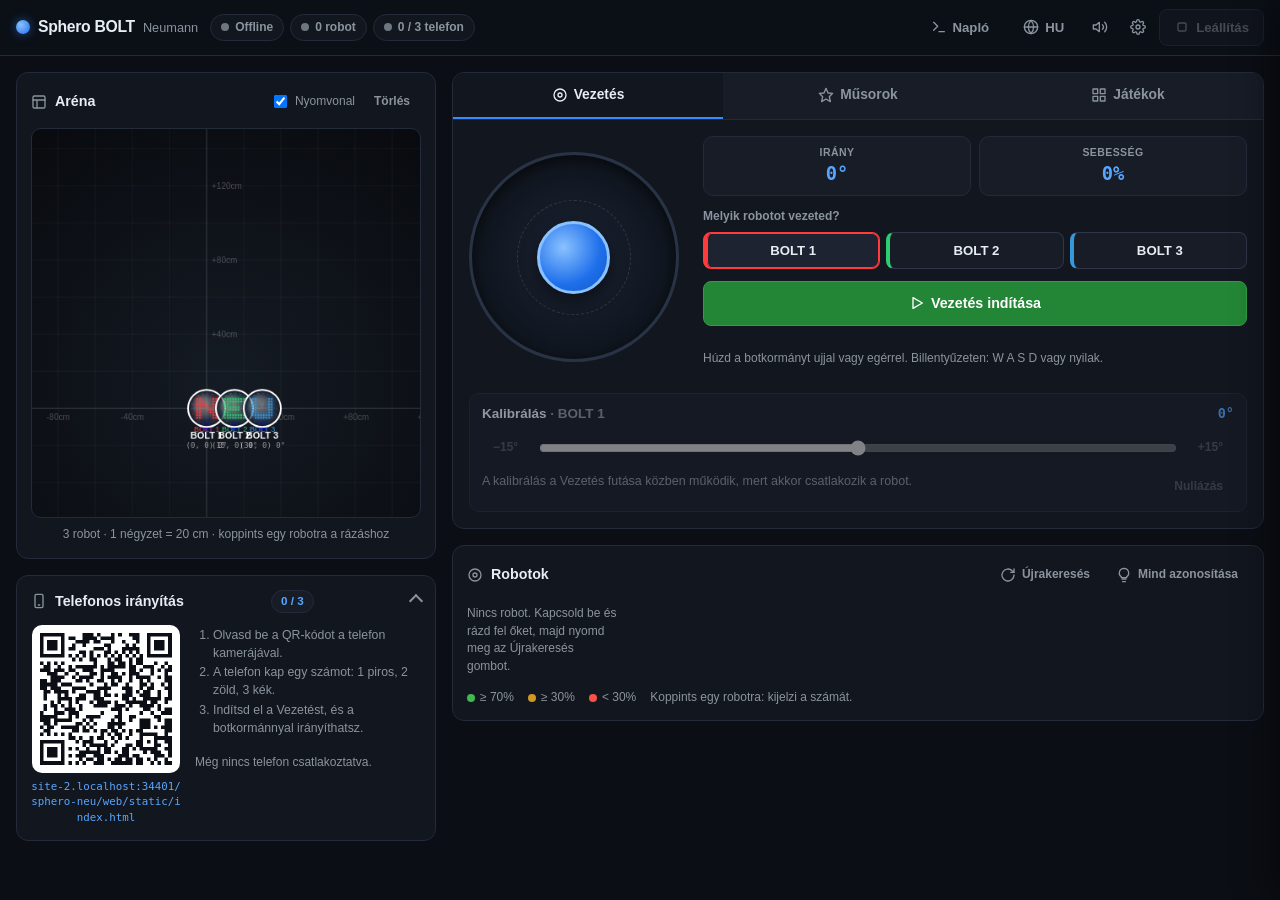
==== commit e53eeea3: "fix: add /en/ and SPA redirects, handle /sw.js unregistration, and add inline favicon" ====
--- a/sphero-neu/web/static/index.html
+++ b/sphero-neu/web/static/index.html
@@ -4,6 +4,7 @@
 <meta charset="utf-8">
 <meta name="viewport" content="width=device-width, initial-scale=1, viewport-fit=cover">
 <title>Sphero BOLT &bull; Neumann Bemutató</title>
+<link rel="icon" href="data:image/svg+xml,<svg xmlns='http://www.w3.org/2000/svg' viewBox='0 0 100 100'><circle cx='50' cy='50' r='46' fill='%2300a4e4'/><circle cx='50' cy='50' r='20' fill='%23ffffff'/></svg>">
 <link rel="stylesheet" href="assets/css/styles.css">
 <script src="assets/js/qrcode.min.js"></script>
 </head>
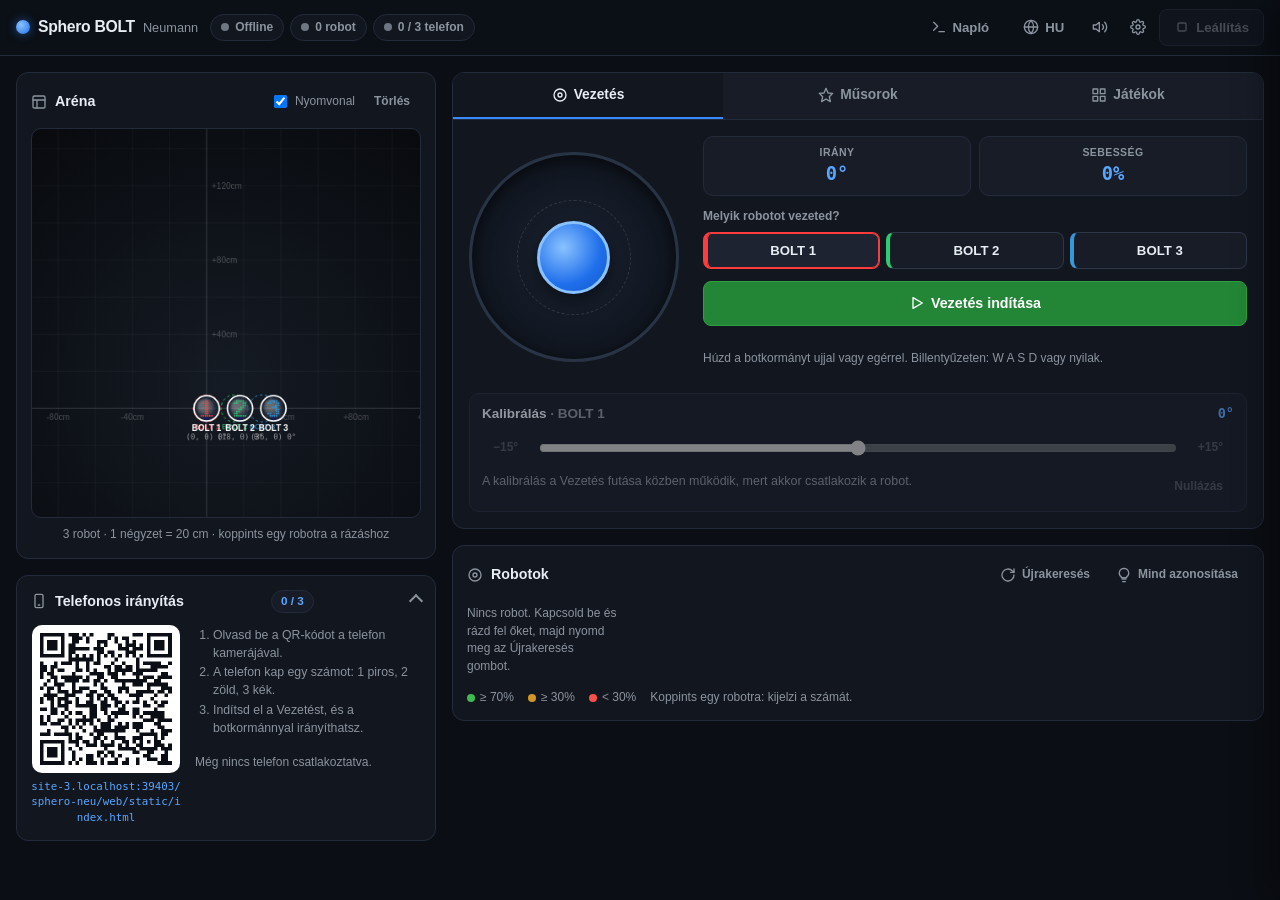
==== commit afd5523a: "feat(games): add difficulty levels, layout selection, and gentle drift to Memory Game and Whack-a-Mo" ====
--- a/sphero-neu/web/static/index.html
+++ b/sphero-neu/web/static/index.html
@@ -259,6 +259,31 @@
             <span id="party-status" class="game-status"></span>
             <button id="party-start" class="ghost sm" type="button" data-i18n="party_round">Új kör</button>
           </div>
+          <div id="party-difficulty-controls" class="party-controls-box" hidden>
+            <div class="field-row">
+              <span class="field-label" data-i18n="party_speed">Sebesség</span>
+              <div class="segmented" id="party-speed-seg">
+                <button type="button" class="btn seg sm" data-speed="slow" data-i18n="party_speed_slow">Lassú</button>
+                <button type="button" class="btn seg sm active" data-speed="normal" data-i18n="party_speed_normal">Normál</button>
+                <button type="button" class="btn seg sm" data-speed="fast" data-i18n="party_speed_fast">Gyors</button>
+                <button type="button" class="btn seg sm" data-speed="insane" data-i18n="party_speed_insane">Őrült</button>
+              </div>
+            </div>
+            <div class="field-row">
+              <span class="field-label" data-i18n="party_layout">Elrendezés</span>
+              <div class="segmented" id="party-layout-seg">
+                <button type="button" class="btn seg sm active" data-layout="3x3" data-i18n="party_layout_3x3">3x3 Rács</button>
+                <button type="button" class="btn seg sm" data-layout="random" data-i18n="party_layout_random">Véletlenszerű</button>
+              </div>
+            </div>
+            <div class="field-row">
+              <span class="field-label" data-i18n="party_drift">Finom mozgás</span>
+              <div class="segmented" id="party-drift-seg">
+                <button type="button" class="btn seg sm active" data-drift="off" data-i18n="party_drift_off">Ki</button>
+                <button type="button" class="btn seg sm" data-drift="on" data-i18n="party_drift_on">Be (kóborlás)</button>
+              </div>
+            </div>
+          </div>
           <div id="party-info" class="info-box"></div>
           <div id="balls" class="ball-grid"></div>
         </div>
--- a/sphero-neu/web/static/assets/css/styles.css
+++ b/sphero-neu/web/static/assets/css/styles.css
@@ -356,6 +356,26 @@
 .ttt-cell.win { border-color: var(--success-2); background: rgba(46, 160, 67, 0.2); }
 .ttt-cell:disabled { opacity: 1; cursor: default; }
 .ball-grid { display: grid; grid-template-columns: repeat(auto-fit, minmax(96px, 1fr)); gap: 12px; }
+.ball-grid.grid-3x3 {
+  grid-template-columns: repeat(3, 1fr);
+  max-width: 320px;
+  width: 100%;
+  margin: 0 auto;
+}
+.party-controls-box {
+  background: var(--panel-2);
+  border: 1px solid var(--line);
+  border-radius: 10px;
+  padding: 10px 12px;
+  display: flex;
+  flex-direction: column;
+  gap: 10px;
+}
+.party-controls-box .field-row {
+  display: flex;
+  flex-direction: column;
+  gap: 4px;
+}
 .ball-btn {
   aspect-ratio: 1; border-radius: 50%;
   flex-direction: column; font-size: 1rem; font-weight: 800;
@@ -396,6 +416,7 @@
 }
 .bot-phone .icon { width: 11px; height: 11px; }
 .bot.assigned { border-color: var(--c); }
+.bot.hover-target { border-color: #58a6ff !important; box-shadow: 0 0 12px rgba(88, 166, 255, 0.55); transform: translateY(-2px); }
 .bot.flash { animation: botflash 0.9s ease-out; }
 @keyframes botflash { 0% { box-shadow: 0 0 0 3px #fff; } 100% { box-shadow: 0 0 0 0 transparent; } }
 .legend { display: flex; gap: 14px; flex-wrap: wrap; margin: 10px 0 0; align-items: center; }
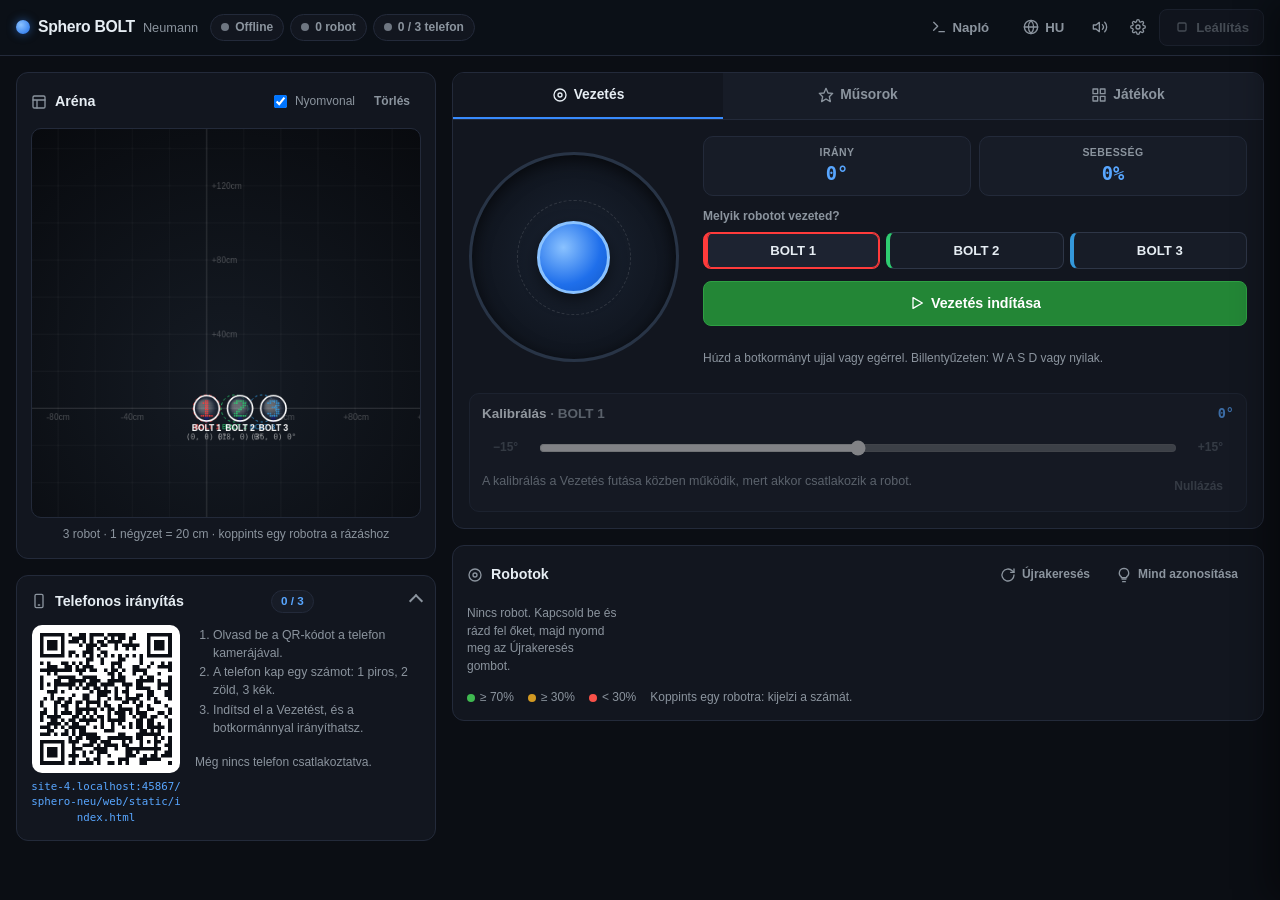
==== commit aa2f2a22: "feat(games): save difficulty preferences and prevent reset on new rounds" ====
--- a/sphero-neu/web/static/index.html
+++ b/sphero-neu/web/static/index.html
@@ -30,6 +30,7 @@
   <symbol id="i-map" viewBox="0 0 24 24"><rect x="3" y="3" width="18" height="18" rx="2"/><path d="M3 9h18M9 21V9"/></symbol>
   <symbol id="i-lock" viewBox="0 0 24 24"><rect x="4" y="11" width="16" height="10" rx="2"/><path d="M8 11V7a4 4 0 0 1 8 0v4"/></symbol>
   <symbol id="i-clock" viewBox="0 0 24 24"><circle cx="12" cy="12" r="10"/><path d="M12 6v6l4 2"/></symbol>
+  <symbol id="i-check" viewBox="0 0 24 24"><polyline points="20 6 9 17 4 12"/></symbol>
 </svg>
 
 <header class="topbar">
@@ -282,6 +283,12 @@
                 <button type="button" class="btn seg sm active" data-drift="off" data-i18n="party_drift_off">Ki</button>
                 <button type="button" class="btn seg sm" data-drift="on" data-i18n="party_drift_on">Be (kóborlás)</button>
               </div>
+            </div>
+            <div class="party-save-row">
+              <button type="button" id="btn-save-party-prefs" class="ghost sm" data-i18n="party_save_prefs">
+                <svg class="icon"><use href="#i-check"/></svg><span data-i18n="party_save_prefs">Beállítások mentése</span>
+              </button>
+              <span id="party-prefs-saved-hint" class="save-status-text" hidden data-i18n="party_prefs_saved">Elmentve! (Megmarad új körben is)</span>
             </div>
           </div>
           <div id="party-info" class="info-box"></div>
--- a/sphero-neu/web/static/assets/css/styles.css
+++ b/sphero-neu/web/static/assets/css/styles.css
@@ -376,6 +376,20 @@
   flex-direction: column;
   gap: 4px;
 }
+.party-save-row {
+  display: flex;
+  align-items: center;
+  gap: 10px;
+  margin-top: 4px;
+  padding-top: 8px;
+  border-top: 1px dashed var(--line);
+  flex-wrap: wrap;
+}
+.save-status-text {
+  font-size: 0.8rem;
+  font-weight: 700;
+  color: var(--success-2);
+}
 .ball-btn {
   aspect-ratio: 1; border-radius: 50%;
   flex-direction: column; font-size: 1rem; font-weight: 800;
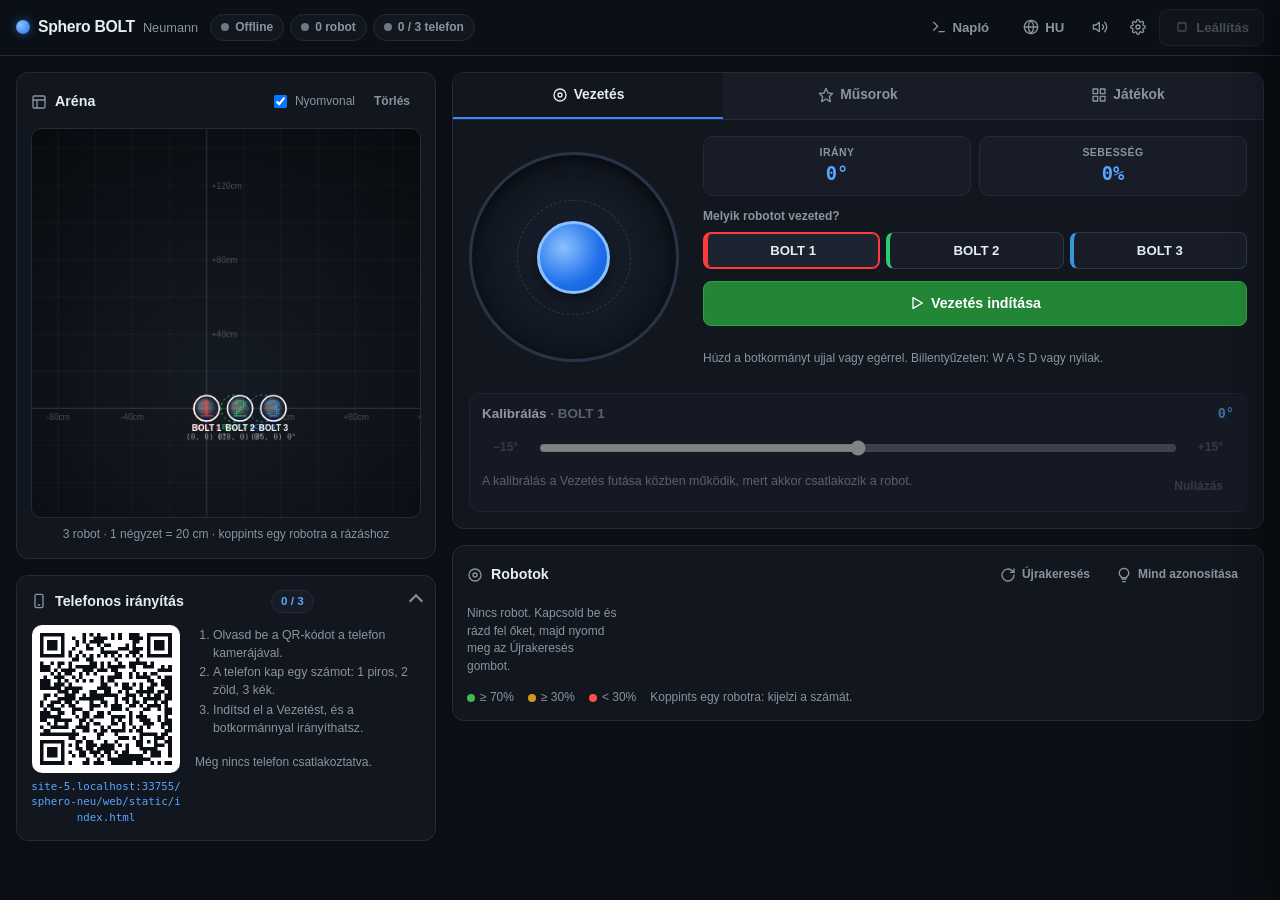
==== commit efeeea59: "style(ui): make save preferences button prominent and add cache busting" ====
--- a/sphero-neu/web/static/index.html
+++ b/sphero-neu/web/static/index.html
@@ -5,7 +5,7 @@
 <meta name="viewport" content="width=device-width, initial-scale=1, viewport-fit=cover">
 <title>Sphero BOLT &bull; Neumann Bemutató</title>
 <link rel="icon" href="data:image/svg+xml,<svg xmlns='http://www.w3.org/2000/svg' viewBox='0 0 100 100'><circle cx='50' cy='50' r='46' fill='%2300a4e4'/><circle cx='50' cy='50' r='20' fill='%23ffffff'/></svg>">
-<link rel="stylesheet" href="assets/css/styles.css">
+<link rel="stylesheet" href="assets/css/styles.css?v=2">
 <script src="assets/js/qrcode.min.js"></script>
 </head>
 <body>
@@ -285,8 +285,9 @@
               </div>
             </div>
             <div class="party-save-row">
-              <button type="button" id="btn-save-party-prefs" class="ghost sm" data-i18n="party_save_prefs">
-                <svg class="icon"><use href="#i-check"/></svg><span data-i18n="party_save_prefs">Beállítások mentése</span>
+              <button type="button" id="btn-save-party-prefs" class="btn btn-save-prefs">
+                <svg class="icon"><use href="#i-check"/></svg>
+                <span data-i18n="party_save_prefs">Beállítások mentése</span>
               </button>
               <span id="party-prefs-saved-hint" class="save-status-text" hidden data-i18n="party_prefs_saved">Elmentve! (Megmarad új körben is)</span>
             </div>
@@ -437,6 +438,6 @@
   </div>
 </div>
 
-<script src="assets/js/app.js" defer></script>
+<script src="assets/js/app.js?v=2" defer></script>
 </body>
 </html>
--- a/sphero-neu/web/static/assets/css/styles.css
+++ b/sphero-neu/web/static/assets/css/styles.css
@@ -379,11 +379,33 @@
 .party-save-row {
   display: flex;
   align-items: center;
-  gap: 10px;
-  margin-top: 4px;
-  padding-top: 8px;
+  gap: 12px;
+  margin-top: 6px;
+  padding-top: 10px;
   border-top: 1px dashed var(--line);
   flex-wrap: wrap;
+}
+.btn-save-prefs {
+  background: var(--panel);
+  border: 1px solid var(--accent, #3b82f6);
+  color: var(--text);
+  padding: 6px 14px;
+  border-radius: 8px;
+  display: inline-flex;
+  align-items: center;
+  gap: 6px;
+  font-size: 0.82rem;
+  font-weight: 600;
+  cursor: pointer;
+  transition: all 0.15s ease;
+}
+.btn-save-prefs:hover {
+  background: var(--accent, #3b82f6);
+  color: #fff;
+}
+.btn-save-prefs .icon {
+  width: 14px;
+  height: 14px;
 }
 .save-status-text {
   font-size: 0.8rem;
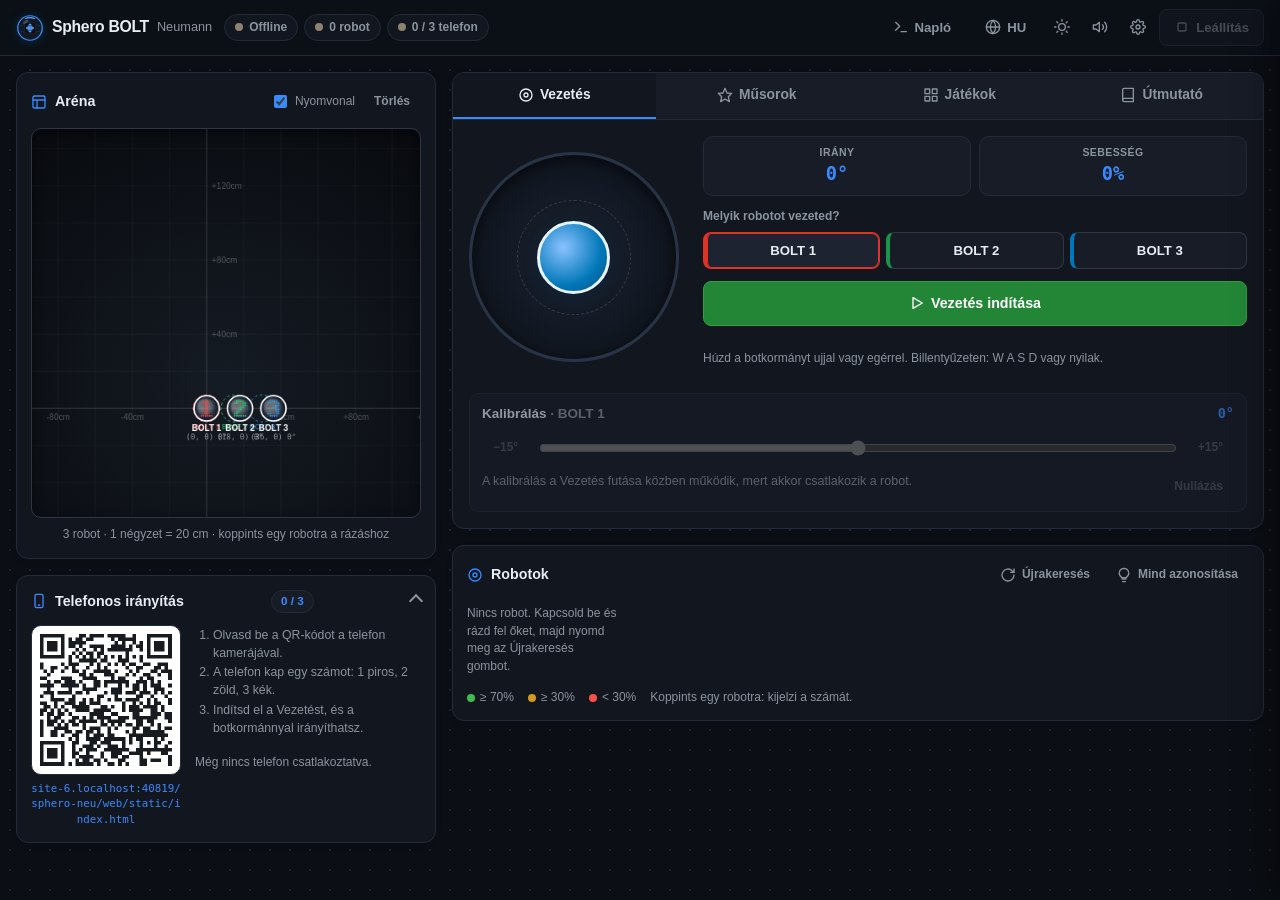
==== commit 33b5dad1: "Fix Neumann N glyph & orientation, add Dark/Creamy themes, SVG icons, on-site Guide tab, and full QA" ====
--- a/sphero-neu/web/static/index.html
+++ b/sphero-neu/web/static/index.html
@@ -3,39 +3,76 @@
 <head>
 <meta charset="utf-8">
 <meta name="viewport" content="width=device-width, initial-scale=1, viewport-fit=cover">
+<meta name="color-scheme" content="dark">
+<link id="site-favicon" rel="icon" type="image/svg+xml" href="assets/icons/sphero-dark.svg">
+<script>
+try {
+  const scheme = localStorage.getItem("color-scheme") ?? "dark";
+  document.querySelector('meta[name="color-scheme"]').content = scheme;
+  const fav = document.getElementById("site-favicon");
+  if (fav) fav.href = scheme === "light" ? "assets/icons/sphero-light.svg" : "assets/icons/sphero-dark.svg";
+} catch (e) {}
+</script>
 <title>Sphero BOLT &bull; Neumann Bemutató</title>
-<link rel="icon" href="data:image/svg+xml,<svg xmlns='http://www.w3.org/2000/svg' viewBox='0 0 100 100'><circle cx='50' cy='50' r='46' fill='%2300a4e4'/><circle cx='50' cy='50' r='20' fill='%23ffffff'/></svg>">
-<link rel="stylesheet" href="assets/css/styles.css?v=2">
+<link rel="stylesheet" href="assets/css/styles.css?v=7">
 <script src="assets/js/qrcode.min.js"></script>
 </head>
 <body>
 
 <!-- SVG icon sprite -->
 <svg width="0" height="0" style="position:absolute" aria-hidden="true">
-  <symbol id="i-globe" viewBox="0 0 24 24"><circle cx="12" cy="12" r="10"/><path d="M2 12h20M12 2a15.3 15.3 0 0 1 4 10 15.3 15.3 0 0 1-4 10 15.3 15.3 0 0 1-4-10 15.3 15.3 0 0 1 4-10z"/></symbol>
-  <symbol id="i-sound" viewBox="0 0 24 24"><polygon points="11 5 6 9 2 9 2 15 6 15 11 19 11 5"/><path d="M19.07 4.93a10 10 0 0 1 0 14.14M15.54 8.46a5 5 0 0 1 0 7.07"/></symbol>
-  <symbol id="i-mute" viewBox="0 0 24 24"><polygon points="11 5 6 9 2 9 2 15 6 15 11 19 11 5"/><path d="M23 9l-6 6M17 9l6 6"/></symbol>
-  <symbol id="i-gear" viewBox="0 0 24 24"><circle cx="12" cy="12" r="3"/><path d="M19.4 15a1.65 1.65 0 0 0 .33 1.82l.06.06a2 2 0 1 1-2.83 2.83l-.06-.06a1.65 1.65 0 0 0-1.82-.33 1.65 1.65 0 0 0-1 1.51V21a2 2 0 1 1-4 0v-.09A1.65 1.65 0 0 0 9 19.4a1.65 1.65 0 0 0-1.82.33l-.06.06a2 2 0 1 1-2.83-2.83l.06-.06A1.65 1.65 0 0 0 4.6 15a1.65 1.65 0 0 0-1.51-1H3a2 2 0 1 1 0-4h.09A1.65 1.65 0 0 0 4.6 9a1.65 1.65 0 0 0-.33-1.82l-.06-.06a2 2 0 1 1 2.83-2.83l.06.06A1.65 1.65 0 0 0 9 4.6a1.65 1.65 0 0 0 1-1.51V3a2 2 0 1 1 4 0v.09a1.65 1.65 0 0 0 1 1.51 1.65 1.65 0 0 0 1.82-.33l.06-.06a2 2 0 1 1 2.83 2.83l-.06.06A1.65 1.65 0 0 0 19.4 9a1.65 1.65 0 0 0 1.51 1H21a2 2 0 1 1 0 4h-.09a1.65 1.65 0 0 0-1.51 1z"/></symbol>
-  <symbol id="i-log" viewBox="0 0 24 24"><polyline points="4 17 10 11 4 5"/><line x1="12" y1="19" x2="20" y2="19"/></symbol>
-  <symbol id="i-bt" viewBox="0 0 24 24"><path d="m7 7 10 10-5 5V2l5 5L7 17"/></symbol>
-  <symbol id="i-stop" viewBox="0 0 24 24"><rect x="6" y="6" width="12" height="12" rx="2"/></symbol>
-  <symbol id="i-play" viewBox="0 0 24 24"><polygon points="6 4 20 12 6 20 6 4"/></symbol>
-  <symbol id="i-refresh" viewBox="0 0 24 24"><path d="M21 12a9 9 0 1 1-2.64-6.36L21 8"/><path d="M21 3v5h-5"/></symbol>
-  <symbol id="i-bulb" viewBox="0 0 24 24"><path d="M9 18h6M10 22h4"/><path d="M12 2a7 7 0 0 0-4 12.74V16h8v-1.26A7 7 0 0 0 12 2z"/></symbol>
-  <symbol id="i-phone" viewBox="0 0 24 24"><rect x="6" y="2" width="12" height="20" rx="2"/><path d="M11 18h2"/></symbol>
-  <symbol id="i-close" viewBox="0 0 24 24"><path d="M18 6 6 18M6 6l12 12"/></symbol>
-  <symbol id="i-joy" viewBox="0 0 24 24"><circle cx="12" cy="12" r="9"/><circle cx="12" cy="12" r="3"/></symbol>
-  <symbol id="i-star" viewBox="0 0 24 24"><polygon points="12 2 15 9 22 9.5 17 14.5 18.5 22 12 18 5.5 22 7 14.5 2 9.5 9 9"/></symbol>
-  <symbol id="i-grid" viewBox="0 0 24 24"><rect x="3" y="3" width="7" height="7"/><rect x="14" y="3" width="7" height="7"/><rect x="3" y="14" width="7" height="7"/><rect x="14" y="14" width="7" height="7"/></symbol>
-  <symbol id="i-map" viewBox="0 0 24 24"><rect x="3" y="3" width="18" height="18" rx="2"/><path d="M3 9h18M9 21V9"/></symbol>
-  <symbol id="i-lock" viewBox="0 0 24 24"><rect x="4" y="11" width="16" height="10" rx="2"/><path d="M8 11V7a4 4 0 0 1 8 0v4"/></symbol>
-  <symbol id="i-clock" viewBox="0 0 24 24"><circle cx="12" cy="12" r="10"/><path d="M12 6v6l4 2"/></symbol>
-  <symbol id="i-check" viewBox="0 0 24 24"><polyline points="20 6 9 17 4 12"/></symbol>
+  <symbol id="i-globe" viewBox="0 0 24 24" fill="none" stroke="currentColor" stroke-width="2" stroke-linecap="round" stroke-linejoin="round"><circle cx="12" cy="12" r="10"/><path d="M2 12h20M12 2a15.3 15.3 0 0 1 4 10 15.3 15.3 0 0 1-4 10 15.3 15.3 0 0 1-4-10 15.3 15.3 0 0 1 4-10z"/></symbol>
+  <symbol id="i-sound" viewBox="0 0 24 24" fill="none" stroke="currentColor" stroke-width="2" stroke-linecap="round" stroke-linejoin="round"><polygon points="11 5 6 9 2 9 2 15 6 15 11 19 11 5"/><path d="M19.07 4.93a10 10 0 0 1 0 14.14M15.54 8.46a5 5 0 0 1 0 7.07"/></symbol>
+  <symbol id="i-mute" viewBox="0 0 24 24" fill="none" stroke="currentColor" stroke-width="2" stroke-linecap="round" stroke-linejoin="round"><polygon points="11 5 6 9 2 9 2 15 6 15 11 19 11 5"/><path d="M23 9l-6 6M17 9l6 6"/></symbol>
+  <symbol id="i-sun" viewBox="0 0 24 24" fill="none" stroke="currentColor" stroke-width="2" stroke-linecap="round" stroke-linejoin="round"><circle cx="12" cy="12" r="5"/><path d="M12 1v2M12 21v2M4.22 4.22l1.42 1.42M18.36 18.36l1.42 1.42M1 12h2M21 12h2M4.22 19.78l1.42-1.42M18.36 5.64l1.42-1.42"/></symbol>
+  <symbol id="i-moon" viewBox="0 0 24 24" fill="none" stroke="currentColor" stroke-width="2" stroke-linecap="round" stroke-linejoin="round"><path d="M21 12.79A9 9 0 1 1 11.21 3 7 7 0 0 0 21 12.79z"/></symbol>
+  <symbol id="i-gear" viewBox="0 0 24 24" fill="none" stroke="currentColor" stroke-width="2" stroke-linecap="round" stroke-linejoin="round"><circle cx="12" cy="12" r="3"/><path d="M19.4 15a1.65 1.65 0 0 0 .33 1.82l.06.06a2 2 0 1 1-2.83 2.83l-.06-.06a1.65 1.65 0 0 0-1.82-.33 1.65 1.65 0 0 0-1 1.51V21a2 2 0 1 1-4 0v-.09A1.65 1.65 0 0 0 9 19.4a1.65 1.65 0 0 0-1.82.33l-.06.06a2 2 0 1 1-2.83-2.83l.06-.06A1.65 1.65 0 0 0 4.6 15a1.65 1.65 0 0 0-1.51-1H3a2 2 0 1 1 0-4h.09A1.65 1.65 0 0 0 4.6 9a1.65 1.65 0 0 0-.33-1.82l-.06-.06a2 2 0 1 1 2.83-2.83l.06.06A1.65 1.65 0 0 0 9 4.6a1.65 1.65 0 0 0 1-1.51V3a2 2 0 1 1 4 0v.09a1.65 1.65 0 0 0 1 1.51 1.65 1.65 0 0 0 1.82-.33l.06-.06a2 2 0 1 1 2.83 2.83l-.06.06A1.65 1.65 0 0 0 19.4 9a1.65 1.65 0 0 0 1.51 1H21a2 2 0 1 1 0 4h-.09a1.65 1.65 0 0 0-1.51 1z"/></symbol>
+  <symbol id="i-log" viewBox="0 0 24 24" fill="none" stroke="currentColor" stroke-width="2" stroke-linecap="round" stroke-linejoin="round"><polyline points="4 17 10 11 4 5"/><line x1="12" y1="19" x2="20" y2="19"/></symbol>
+  <symbol id="i-bt" viewBox="0 0 24 24" fill="none" stroke="currentColor" stroke-width="2" stroke-linecap="round" stroke-linejoin="round"><path d="m7 7 10 10-5 5V2l5 5L7 17"/></symbol>
+  <symbol id="i-stop" viewBox="0 0 24 24" fill="none" stroke="currentColor" stroke-width="2" stroke-linecap="round" stroke-linejoin="round"><rect x="6" y="6" width="12" height="12" rx="2"/></symbol>
+  <symbol id="i-play" viewBox="0 0 24 24" fill="none" stroke="currentColor" stroke-width="2" stroke-linecap="round" stroke-linejoin="round"><polygon points="6 4 20 12 6 20 6 4"/></symbol>
+  <symbol id="i-refresh" viewBox="0 0 24 24" fill="none" stroke="currentColor" stroke-width="2" stroke-linecap="round" stroke-linejoin="round"><path d="M21 12a9 9 0 1 1-2.64-6.36L21 8"/><path d="M21 3v5h-5"/></symbol>
+  <symbol id="i-bulb" viewBox="0 0 24 24" fill="none" stroke="currentColor" stroke-width="2" stroke-linecap="round" stroke-linejoin="round"><path d="M9 18h6M10 22h4"/><path d="M12 2a7 7 0 0 0-4 12.74V16h8v-1.26A7 7 0 0 0 12 2z"/></symbol>
+  <symbol id="i-phone" viewBox="0 0 24 24" fill="none" stroke="currentColor" stroke-width="2" stroke-linecap="round" stroke-linejoin="round"><rect x="6" y="2" width="12" height="20" rx="2"/><path d="M11 18h2"/></symbol>
+  <symbol id="i-close" viewBox="0 0 24 24" fill="none" stroke="currentColor" stroke-width="2" stroke-linecap="round" stroke-linejoin="round"><path d="M18 6 6 18M6 6l12 12"/></symbol>
+  <symbol id="i-joy" viewBox="0 0 24 24" fill="none" stroke="currentColor" stroke-width="2" stroke-linecap="round" stroke-linejoin="round"><circle cx="12" cy="12" r="9"/><circle cx="12" cy="12" r="3"/></symbol>
+  <symbol id="i-star" viewBox="0 0 24 24" fill="none" stroke="currentColor" stroke-width="2" stroke-linecap="round" stroke-linejoin="round"><polygon points="12 2 15 9 22 9.5 17 14.5 18.5 22 12 18 5.5 22 7 14.5 2 9.5 9 9"/></symbol>
+  <symbol id="i-grid" viewBox="0 0 24 24" fill="none" stroke="currentColor" stroke-width="2" stroke-linecap="round" stroke-linejoin="round"><rect x="3" y="3" width="7" height="7"/><rect x="14" y="3" width="7" height="7"/><rect x="3" y="14" width="7" height="7"/><rect x="14" y="14" width="7" height="7"/></symbol>
+  <symbol id="i-map" viewBox="0 0 24 24" fill="none" stroke="currentColor" stroke-width="2" stroke-linecap="round" stroke-linejoin="round"><rect x="3" y="3" width="18" height="18" rx="2"/><path d="M3 9h18M9 21V9"/></symbol>
+  <symbol id="i-lock" viewBox="0 0 24 24" fill="none" stroke="currentColor" stroke-width="2" stroke-linecap="round" stroke-linejoin="round"><rect x="4" y="11" width="16" height="10" rx="2"/><path d="M8 11V7a4 4 0 0 1 8 0v4"/></symbol>
+  <symbol id="i-clock" viewBox="0 0 24 24" fill="none" stroke="currentColor" stroke-width="2" stroke-linecap="round" stroke-linejoin="round"><circle cx="12" cy="12" r="10"/><path d="M12 6v6l4 2"/></symbol>
+  <symbol id="i-check" viewBox="0 0 24 24" fill="none" stroke="currentColor" stroke-width="2" stroke-linecap="round" stroke-linejoin="round"><polyline points="20 6 9 17 4 12"/></symbol>
+  <symbol id="i-book" viewBox="0 0 24 24" fill="none" stroke="currentColor" stroke-width="2" stroke-linecap="round" stroke-linejoin="round"><path d="M4 19.5A2.5 2.5 0 0 1 6.5 17H20"/><path d="M6.5 2H20v20H6.5A2.5 2.5 0 0 1 4 19.5v-15A2.5 2.5 0 0 1 6.5 2z"/></symbol>
+  <symbol id="i-download" viewBox="0 0 24 24" fill="none" stroke="currentColor" stroke-width="2" stroke-linecap="round" stroke-linejoin="round"><path d="M21 15v4a2 2 0 0 1-2 2H5a2 2 0 0 1-2-2v-4"/><polyline points="7 10 12 15 17 10"/><line x1="12" y1="15" x2="12" y2="3"/></symbol>
+  <symbol id="i-sphero-dark" viewBox="0 0 64 64" fill="none">
+    <circle cx="32" cy="32" r="28" fill="#131923" stroke="#388bfd" stroke-width="2.8"/>
+    <ellipse cx="32" cy="33" rx="27.5" ry="9.5" stroke="#58a6ff" stroke-opacity="0.35" stroke-width="1.4" stroke-dasharray="4 3"/>
+    <path d="M22 10.5 A24 24 0 0 1 42 10.5" stroke="#58a6ff" stroke-width="2.5" stroke-linecap="round"/>
+    <rect x="20" y="20" width="24" height="24" rx="4" fill="#070a0f" stroke="#263345" stroke-width="1.2"/>
+    <rect x="29" y="22.5" width="6" height="3" rx="0.8" fill="#58a6ff"/>
+    <rect x="26" y="26.5" width="12" height="3" rx="0.8" fill="#388bfd"/>
+    <rect x="23" y="30.5" width="18" height="3" rx="0.8" fill="#79c0ff"/>
+    <rect x="26" y="34.5" width="12" height="3" rx="0.8" fill="#388bfd"/>
+    <rect x="29" y="38.5" width="6" height="3" rx="0.8" fill="#58a6ff"/>
+    <ellipse cx="22" cy="18" rx="7" ry="3.5" transform="rotate(-28 22 18)" fill="#ffffff" fill-opacity="0.2"/>
+  </symbol>
+  <symbol id="i-sphero-light" viewBox="0 0 64 64" fill="none">
+    <circle cx="32" cy="32" r="28" fill="#e8e0ce" stroke="#0077b8" stroke-width="2.8"/>
+    <ellipse cx="32" cy="33" rx="27.5" ry="9.5" stroke="#0077b8" stroke-opacity="0.38" stroke-width="1.4" stroke-dasharray="4 3"/>
+    <path d="M22 10.5 A24 24 0 0 1 42 10.5" stroke="#0077b8" stroke-width="2.5" stroke-linecap="round"/>
+    <rect x="20" y="20" width="24" height="24" rx="4" fill="#18202c" stroke="#9e927b" stroke-width="1.2"/>
+    <rect x="29" y="22.5" width="6" height="3" rx="0.8" fill="#38bdf8"/>
+    <rect x="26" y="26.5" width="12" height="3" rx="0.8" fill="#0095e8"/>
+    <rect x="23" y="30.5" width="18" height="3" rx="0.8" fill="#7dd3fc"/>
+    <rect x="26" y="34.5" width="12" height="3" rx="0.8" fill="#0095e8"/>
+    <rect x="29" y="38.5" width="6" height="3" rx="0.8" fill="#38bdf8"/>
+    <ellipse cx="22" cy="18" rx="7" ry="3.5" transform="rotate(-28 22 18)" fill="#ffffff" fill-opacity="0.65"/>
+  </symbol>
 </svg>
 
 <header class="topbar">
   <div class="brand">
-    <span class="brand-dot"></span>
+    <svg class="brand-logo" viewBox="0 0 64 64" aria-hidden="true"><use id="brand-logo-use" href="#i-sphero-dark"/></svg>
     <span class="brand-name">Sphero BOLT</span>
     <span class="brand-sub">Neumann</span>
   </div>
@@ -61,6 +98,9 @@
     </button>
     <button id="lang-toggle" class="ghost" type="button" title="Nyelv / Language">
       <svg class="icon"><use href="#i-globe"/></svg><span id="lang-label">HU</span>
+    </button>
+    <button id="theme-toggle" class="ghost icon-only" type="button" data-i18n-title="theme_title">
+      <svg class="icon"><use id="theme-icon" href="#i-sun"/></svg>
     </button>
     <button id="sound-toggle" class="ghost icon-only" type="button" data-i18n-title="sound_title">
       <svg class="icon"><use id="sound-icon" href="#i-sound"/></svg>
@@ -151,6 +191,9 @@
         <button class="tab" type="button" data-tab="games" role="tab">
           <svg class="icon"><use href="#i-grid"/></svg><span data-i18n="tab_games">Játékok</span>
         </button>
+        <button class="tab" type="button" data-tab="docs" role="tab">
+          <svg class="icon"><use href="#i-book"/></svg><span data-i18n="tab_docs">Útmutató</span>
+        </button>
       </div>
 
       <!-- TAB: DRIVE -->
@@ -196,6 +239,9 @@
       <!-- TAB: SHOWS -->
       <div id="tab-shows" class="tab-page">
         <div id="show-list" class="option-list"></div>
+        <button id="btn-start-show" class="primary block" type="button">
+          <svg class="icon"><use href="#i-play"/></svg><span id="btn-start-show-label">Indítás</span>
+        </button>
         <div id="neu-settings" class="settings-box">
           <div class="hand-row">
             <button id="hand-lock" class="ghost" type="button">
@@ -231,9 +277,6 @@
           <small class="muted" data-i18n="dance_robots_hint">Koppints egy számra, hogy kihagyd azt a robotot. A foglalt (máshoz csatlakozott) robotokat a tánc magától kihagyja.</small>
           <div id="dance-robots" class="dance-robots"></div>
         </div>
-        <button id="btn-start-show" class="primary block" type="button">
-          <svg class="icon"><use href="#i-play"/></svg><span id="btn-start-show-label">Indítás</span>
-        </button>
       </div>
 
       <!-- TAB: GAMES -->
@@ -294,6 +337,69 @@
           </div>
           <div id="party-info" class="info-box"></div>
           <div id="balls" class="ball-grid"></div>
+        </div>
+      </div>
+
+      <!-- TAB: DOCS / GUIDE -->
+      <div id="tab-docs" class="tab-page">
+        <div class="docs-grid">
+          <div class="docs-card">
+            <div class="docs-card-head">
+              <svg class="icon"><use href="#i-globe"/></svg>
+              <h3 data-i18n="docs_standalone_title">1. Önálló weboldal (Telepítés nélkül)</h3>
+            </div>
+            <p class="muted small" data-i18n="docs_standalone_desc">A weboldal szerver nélkül, közvetlenül a böngészőben is működik (GitHub Pages vagy az index.html megnyitásával).</p>
+            <ul class="docs-list">
+              <li data-i18n="docs_standalone_1">Beépített 60 FPS fizikai és 8x8 LED mátrix szimulátor minden műsorhoz (Neumann, Szinkrontánc, Bolyongás) és játékhoz.</li>
+              <li data-i18n="docs_standalone_2">Közvetlen Web Bluetooth kapcsolat: kattints a felső sávban a Csatlakozás gombra (Chrome / Edge / Bluefy böngészőben) valódi Sphero BOLT irányításához.</li>
+            </ul>
+            <div class="docs-actions">
+              <a class="btn-link" href="https://csps0.github.io/MySpheroScripts/" target="_blank" rel="noopener">
+                <svg class="icon"><use href="#i-globe"/></svg><span data-i18n="docs_open_live">Élő webes verzió megnyitása</span>
+              </a>
+            </div>
+          </div>
+
+          <div class="docs-card">
+            <div class="docs-card-head">
+              <svg class="icon"><use href="#i-download"/></svg>
+              <h3 data-i18n="docs_zip_title">2. Letöltés egyetlen ZIP csomagban</h3>
+            </div>
+            <p class="muted small" data-i18n="docs_zip_desc">Git fiók és parancssor nélkül is letöltheted a teljes csomagot egyetlen tömörített fájlban.</p>
+            <ul class="docs-list">
+              <li data-i18n="docs_zip_1">Töltsd le és csomagold ki a ZIP fájlt egy tetszőleges mappába.</li>
+              <li data-i18n="docs_zip_2">Önálló módhoz nyisd meg az index.html fájlt, vagy teljes szerver módhoz indítsd el a start.bat (Windows) / ./start.sh (Linux/macOS) fájlt.</li>
+            </ul>
+            <div class="docs-actions">
+              <a class="btn-link primary" href="https://github.com/CsPS0/MySpheroScripts/archive/refs/heads/main.zip" target="_blank" rel="noopener">
+                <svg class="icon"><use href="#i-download"/></svg><span data-i18n="docs_download_zip">Teljes ZIP csomag letöltése</span>
+              </a>
+              <a class="btn-link" href="https://github.com/CsPS0/MySpheroScripts" target="_blank" rel="noopener">
+                <svg class="icon"><use href="#i-book"/></svg><span data-i18n="docs_open_repo">GitHub adattár</span>
+              </a>
+            </div>
+          </div>
+
+          <div class="docs-card">
+            <div class="docs-card-head">
+              <svg class="icon"><use href="#i-log"/></svg>
+              <h3 data-i18n="docs_git_title">3. Git klónozás &amp; Helyi Flotta Szerver (15 robotig)</h3>
+            </div>
+            <p class="muted small" data-i18n="docs_git_desc">Több robot egyidejű Bluetooth vezérléséhez, QR-kódos telefonos irányításhoz és távoli Admin belépéshez futtasd a Python szervert:</p>
+            <pre class="docs-code"><code>git clone https://github.com/CsPS0/MySpheroScripts.git
+cd MySpheroScripts/sphero-neu
+python -m venv .venv
+# Windows:
+.venv\Scripts\pip install -r requirements.txt
+python web/server.py --sim
+# Linux / macOS:
+source .venv/bin/activate &amp;&amp; pip install -r requirements.txt
+python web/server.py</code></pre>
+            <ul class="docs-list">
+              <li data-i18n="docs_git_1">Nyisd meg a http://localhost:8080 címet; a diákok a QR-kód beolvasásával csatlakozhatnak (1: Piros, 2: Zöld, 3: Kék robot).</li>
+              <li data-i18n="docs_git_2">Távoli telefonos vezérléshez használd a felső sáv Admin gombját (alapértelmezett jelszó: admin1234 vagy ADMIN_PASSWORD környezeti változó).</li>
+            </ul>
+          </div>
         </div>
       </div>
     </section>
@@ -438,6 +544,6 @@
   </div>
 </div>
 
-<script src="assets/js/app.js?v=2" defer></script>
+<script src="assets/js/app.js?v=7" defer></script>
 </body>
 </html>
--- a/sphero-neu/web/static/assets/css/styles.css
+++ b/sphero-neu/web/static/assets/css/styles.css
@@ -1,34 +1,161 @@
 :root {
-  --bg: #0b0e14;
-  --panel: #12161f;
-  --panel-2: #171c27;
-  --panel-3: #1d2331;
-  --line: #232a3a;
-  --line-2: #2e3647;
-  --text: #e6edf3;
-  --muted: #8b949e;
-  --accent: #388bfd;
-  --accent-2: #58a6ff;
-  --success: #238636;
-  --success-2: #2ea043;
-  --danger: #da3633;
-  --danger-2: #f85149;
-  --bat-ok: #3fb950;
-  --bat-mid: #d29922;
-  --bat-low: #f85149;
-  --r1: #ff3b3b;
-  --r2: #2ecc71;
-  --r3: #3498db;
+  /* Light (Creamy Robotics) & Dark (Space Slate) raw color palettes */
+  --bg-light: #f3efe4;
+  --bg-dark: #0b0e14;
+  --bg-dot-light: #d8cfba;
+  --bg-dot-dark: #1b2230;
+
+  --panel-light: #faf7f0;
+  --panel-dark: #12161f;
+
+  --panel-2-light: #eee8d8;
+  --panel-2-dark: #171c27;
+
+  --panel-3-light: #e2dac6;
+  --panel-3-dark: #1d2331;
+
+  --line-light: #d6ccb8;
+  --line-dark: #232a3a;
+
+  --line-2-light: #b9ad94;
+  --line-2-dark: #2e3647;
+
+  --text-light: #1b2026;
+  --text-dark: #e6edf3;
+
+  --muted-light: #555d66;
+  --muted-dark: #8b949e;
+
+  --accent-light: #0077b8;
+  --accent-dark: #388bfd;
+
+  --accent-2-light: #005e94;
+  --accent-2-dark: #58a6ff;
+
+  --success-light: #16803c;
+  --success-dark: #238636;
+
+  --success-2-light: #126931;
+  --success-2-dark: #2ea043;
+
+  --danger-light: #cc2e22;
+  --danger-dark: #da3633;
+
+  --danger-2-light: #a82218;
+  --danger-2-dark: #f85149;
+
+  --bat-ok-light: #16803c;
+  --bat-ok-dark: #3fb950;
+  --bat-mid-light: #b8620a;
+  --bat-mid-dark: #d29922;
+  --bat-low-light: #cc2e22;
+  --bat-low-dark: #f85149;
+
+  --topbar-bg-light: rgba(250, 247, 240, 0.92);
+  --topbar-bg-dark: rgba(13, 17, 24, 0.92);
+
+  /* Default (Dark) fallback assignments */
+  --bg: var(--bg-dark);
+  --bg-dot: var(--bg-dot-dark);
+  --panel: var(--panel-dark);
+  --panel-2: var(--panel-2-dark);
+  --panel-3: var(--panel-3-dark);
+  --line: var(--line-dark);
+  --line-2: var(--line-2-dark);
+  --text: var(--text-dark);
+  --muted: var(--muted-dark);
+  --accent: var(--accent-dark);
+  --accent-2: var(--accent-2-dark);
+  --success: var(--success-dark);
+  --success-2: var(--success-2-dark);
+  --danger: var(--danger-dark);
+  --danger-2: var(--danger-2-dark);
+  --bat-ok: var(--bat-ok-dark);
+  --bat-mid: var(--bat-mid-dark);
+  --bat-low: var(--bat-low-dark);
+  --topbar-bg: var(--topbar-bg-dark);
+
+  /* Arena & Joystick theme surfaces (Dark default) */
+  --arena-bg: radial-gradient(circle at 50% 65%, #151b24 0%, #080a0e 100%);
+  --arena-shadow: inset 0 3px 10px rgba(0, 0, 0, 0.5);
+  --joy-bg: radial-gradient(circle, #1a2332 0%, #0f141d 75%, #0a0d13 100%);
+  --joy-border: #283446;
+  --joy-shadow: inset 0 4px 16px rgba(0, 0, 0, 0.6);
+  --joy-ring: rgba(255, 255, 255, 0.14);
+  --console-bg: #080b10;
+
+  --r1: #e03226;
+  --r2: #199449;
+  --r3: #0077b8;
   --radius: 12px;
   --topbar-h: 56px;
   --font-sans: -apple-system, BlinkMacSystemFont, "Segoe UI", Roboto, Helvetica, Arial, sans-serif;
   --font-mono: ui-monospace, SFMono-Regular, "SF Mono", Menlo, Consolas, monospace;
-}
-
-* { box-sizing: border-box; -webkit-tap-highlight-color: transparent; }
+
+  /* MANDATORY: Automatically adapt native UI to color-scheme (Dark default) */
+  color-scheme: dark;
+  accent-color: var(--accent);
+
+  @supports (color: light-dark(white, black)) {
+    --bg: light-dark(var(--bg-light), var(--bg-dark));
+    --bg-dot: light-dark(var(--bg-dot-light), var(--bg-dot-dark));
+    --panel: light-dark(var(--panel-light), var(--panel-dark));
+    --panel-2: light-dark(var(--panel-2-light), var(--panel-2-dark));
+    --panel-3: light-dark(var(--panel-3-light), var(--panel-3-dark));
+    --line: light-dark(var(--line-light), var(--line-dark));
+    --line-2: light-dark(var(--line-2-light), var(--line-2-dark));
+    --text: light-dark(var(--text-light), var(--text-dark));
+    --muted: light-dark(var(--muted-light), var(--muted-dark));
+    --accent: light-dark(var(--accent-light), var(--accent-dark));
+    --accent-2: light-dark(var(--accent-2-light), var(--accent-2-dark));
+    --success: light-dark(var(--success-light), var(--success-dark));
+    --success-2: light-dark(var(--success-2-light), var(--success-2-dark));
+    --danger: light-dark(var(--danger-light), var(--danger-dark));
+    --danger-2: light-dark(var(--danger-2-light), var(--danger-2-dark));
+    --bat-ok: light-dark(var(--bat-ok-light), var(--bat-ok-dark));
+    --bat-mid: light-dark(var(--bat-mid-light), var(--bat-mid-dark));
+    --bat-low: light-dark(var(--bat-low-light), var(--bat-low-dark));
+    --topbar-bg: light-dark(var(--topbar-bg-light), var(--topbar-bg-dark));
+    --joy-border: light-dark(#b9ad94, #283446);
+    --joy-ring: light-dark(rgba(27, 32, 38, 0.2), rgba(255, 255, 255, 0.14));
+    --console-bg: light-dark(#181d26, #080b10);
+  }
+
+  &:has(> head > meta[name="color-scheme"][content="dark"]) {
+    color-scheme: dark;
+    --arena-bg: radial-gradient(circle at 50% 65%, #151b24 0%, #080a0e 100%);
+    --arena-shadow: inset 0 3px 10px rgba(0, 0, 0, 0.5);
+    --joy-bg: radial-gradient(circle, #1a2332 0%, #0f141d 75%, #0a0d13 100%);
+    --joy-shadow: inset 0 4px 16px rgba(0, 0, 0, 0.6);
+  }
+  &:has(> head > meta[name="color-scheme"][content="light"]) {
+    color-scheme: light;
+    --arena-bg: radial-gradient(circle at 50% 60%, #efe9da 0%, #e1d8c2 100%);
+    --arena-shadow: inset 0 2px 6px rgba(27, 32, 38, 0.08);
+    --joy-bg: radial-gradient(circle, #f7f3e9 0%, #e8e0ce 72%, #d8ceba 100%);
+    --joy-shadow: inset 0 3px 10px rgba(27, 32, 38, 0.12), 0 2px 0 rgba(27, 32, 38, 0.06);
+  }
+}
+
+* {
+  box-sizing: border-box;
+  -webkit-tap-highlight-color: transparent;
+  scrollbar-width: none;
+  -ms-overflow-style: none;
+}
+*::-webkit-scrollbar {
+  display: none;
+  width: 0;
+  height: 0;
+}
 html, body {
   margin: 0;
-  background: var(--bg);
+  overflow-x: hidden;
+  overflow-y: auto;
+  overscroll-behavior-x: none;
+  background-color: var(--bg);
+  background-image: radial-gradient(var(--bg-dot) 1px, transparent 1px);
+  background-size: 20px 20px;
   color: var(--text);
   font-family: var(--font-sans);
   font-size: 15px;
@@ -41,16 +168,27 @@
 .muted { color: var(--muted); }
 .small { font-size: 0.8rem; }
 .center { text-align: center; }
-.mono { font-family: var(--font-mono); }
+.mono { font-family: var(--font-mono); font-variant-numeric: tabular-nums; }
 
 /* ---------- Icons ---------- */
 .icon {
-  width: 16px; height: 16px;
-  stroke: currentColor; stroke-width: 2; fill: none;
-  stroke-linecap: round; stroke-linejoin: round;
+  width: 16px;
+  height: 16px;
+  display: inline-block;
+  stroke: currentColor;
+  stroke-width: 2;
+  fill: none;
+  stroke-linecap: round;
+  stroke-linejoin: round;
   flex-shrink: 0;
 }
-.icon-xl { width: 40px; height: 40px; color: var(--accent-2); margin: 0 auto 6px; display: block; }
+.icon-xl {
+  width: 40px;
+  height: 40px;
+  color: var(--accent);
+  margin: 0 auto 6px;
+  display: block;
+}
 
 /* ---------- Buttons ---------- */
 button {
@@ -69,10 +207,10 @@
   gap: 6px;
   transition: background 0.15s, border-color 0.15s, transform 0.05s;
 }
-button:hover:not(:disabled) { background: var(--panel-3); border-color: #3b4558; }
+button:hover:not(:disabled) { background: var(--panel-3); border-color: var(--line-2); }
 button:active:not(:disabled) { transform: translateY(1px); }
 button:disabled { opacity: 0.45; cursor: not-allowed; }
-button:focus-visible { outline: 2px solid var(--accent-2); outline-offset: 2px; }
+button:focus-visible { outline: 2px solid var(--accent); outline-offset: 2px; }
 button.sm { padding: 5px 10px; font-size: 0.8rem; border-radius: 7px; }
 button.block { width: 100%; padding: 11px 14px; font-size: 0.95rem; }
 button.ghost { background: transparent; border-color: transparent; color: var(--muted); }
@@ -90,15 +228,17 @@
   height: var(--topbar-h);
   display: flex; align-items: center; gap: 12px;
   padding: 0 16px;
-  background: rgba(13, 17, 24, 0.92);
+  background: var(--topbar-bg);
   backdrop-filter: blur(10px);
   border-bottom: 1px solid var(--line);
 }
-.brand { display: flex; align-items: baseline; gap: 8px; white-space: nowrap; }
-.brand-dot {
-  width: 14px; height: 14px; border-radius: 50%; align-self: center;
-  background: radial-gradient(circle at 35% 35%, #8ac2ff, #1f6feb);
-  box-shadow: 0 0 10px rgba(56, 139, 253, 0.5);
+.brand { display: flex; align-items: center; gap: 8px; white-space: nowrap; }
+.brand-logo {
+  width: 28px;
+  height: 28px;
+  flex-shrink: 0;
+  display: block;
+  filter: drop-shadow(0 1px 4px rgba(0, 119, 184, 0.25));
 }
 .brand-name { font-weight: 800; letter-spacing: -0.02em; font-size: 1.05rem; }
 .brand-sub { color: var(--muted); font-size: 0.85rem; }
@@ -117,15 +257,15 @@
   overflow: hidden; text-overflow: ellipsis;
 }
 button.pill { cursor: default; }
-.pill .dot { width: 8px; height: 8px; border-radius: 50%; background: #6e7681; flex-shrink: 0; }
-.pill.online { color: var(--bat-ok); border-color: rgba(46, 160, 67, 0.5); }
+.pill .dot { width: 8px; height: 8px; border-radius: 50%; background: #8c8270; flex-shrink: 0; }
+.pill.online { color: var(--bat-ok); border-color: color-mix(in srgb, var(--bat-ok) 45%, var(--line)); }
 .pill.online .dot { background: var(--bat-ok); }
-.pill.warn { color: var(--bat-mid); border-color: rgba(210, 153, 34, 0.5); }
+.pill.warn { color: var(--bat-mid); border-color: color-mix(in srgb, var(--bat-mid) 45%, var(--line)); }
 .pill.warn .dot { background: var(--bat-mid); }
 .pill.offline { cursor: pointer; }
 button.pill.offline:hover { border-color: var(--line-2); color: var(--text); }
-.pill.running { color: var(--accent-2); border-color: rgba(56, 139, 253, 0.6); }
-.pill.running .dot { background: var(--accent-2); animation: pulse 1.6s infinite; }
+.pill.running { color: var(--accent); border-color: color-mix(in srgb, var(--accent) 55%, var(--line)); }
+.pill.running .dot { background: var(--accent); animation: pulse 1.6s infinite; }
 @keyframes pulse { 0%, 100% { opacity: 0.5; transform: scale(0.85); } 50% { opacity: 1; transform: scale(1.2); } }
 
 .count-badge {
@@ -140,12 +280,12 @@
 .running-strip {
   display: flex; align-items: center; justify-content: center; gap: 10px;
   padding: 6px 16px;
-  background: rgba(56, 139, 253, 0.12);
-  border-bottom: 1px solid rgba(56, 139, 253, 0.35);
-  color: var(--accent-2);
+  background: color-mix(in srgb, var(--accent) 12%, var(--panel));
+  border-bottom: 1px solid color-mix(in srgb, var(--accent) 35%, var(--line));
+  color: var(--accent);
   font-weight: 600; font-size: 0.88rem;
 }
-.running-strip .dot { width: 8px; height: 8px; border-radius: 50%; background: var(--accent-2); animation: pulse 1.6s infinite; }
+.running-strip .dot { width: 8px; height: 8px; border-radius: 50%; background: var(--accent); animation: pulse 1.6s infinite; }
 
 /* ---------- Layout ---------- */
 .layout {
@@ -165,6 +305,7 @@
   border: 1px solid var(--line);
   border-radius: var(--radius);
   padding: 14px;
+  box-shadow: 0 2px 8px rgba(0, 0, 0, 0.04);
 }
 .panel-head {
   display: flex; align-items: center; justify-content: space-between; gap: 8px;
@@ -175,7 +316,7 @@
   display: flex; align-items: center; gap: 8px;
   font-size: 0.95rem; font-weight: 700;
 }
-.panel-head h2 .icon { color: var(--muted); }
+.panel-head h2 .icon { color: var(--accent); }
 .panel-tools { display: flex; align-items: center; gap: 4px; }
 .check-tool { display: inline-flex; align-items: center; gap: 5px; font-size: 0.8rem; color: var(--muted); cursor: pointer; margin-right: 4px; }
 
@@ -193,26 +334,27 @@
 .chip {
   padding: 2px 9px; border-radius: 999px;
   background: var(--panel-2); border: 1px solid var(--line);
-  font-size: 0.78rem; font-weight: 700; color: var(--accent-2);
+  font-size: 0.78rem; font-weight: 700; color: var(--accent);
 }
 
 /* ---------- Arena ---------- */
 .arena-wrapper {
-  background: radial-gradient(circle at 50% 65%, #151b24 0%, #080a0e 100%);
-  border: 1px solid var(--line);
+  background: var(--arena-bg);
+  border: 1.5px solid var(--line-2);
   border-radius: 10px;
   overflow: hidden;
+  box-shadow: var(--arena-shadow);
 }
 #arena-canvas { display: block; width: 100%; height: auto; aspect-ratio: 1 / 1; cursor: crosshair; }
 #arena-stats { margin: 8px 0 0; }
-#panel-arena.flash { box-shadow: 0 0 0 2px var(--accent), 0 0 24px rgba(56, 139, 253, 0.6); transition: box-shadow 0.3s; }
+#panel-arena.flash { box-shadow: 0 0 0 2px var(--accent), 0 0 24px rgba(0, 119, 184, 0.45); transition: box-shadow 0.3s; }
 
 /* ---------- Phones / QR ---------- */
 .phones-body { display: flex; gap: 14px; align-items: flex-start; }
 .qr-col { display: flex; flex-direction: column; align-items: center; gap: 6px; flex-shrink: 0; }
-.qr-frame { background: #fff; padding: 8px; border-radius: 10px; line-height: 0; }
-.qr-frame canvas, .qr-frame img { display: block; width: 132px; height: 132px; }
-.qr-url { font-family: var(--font-mono); font-size: 0.72rem; color: var(--accent-2); max-width: 150px; word-break: break-all; text-align: center; }
+.qr-frame { background: #fff; padding: 8px; border-radius: 10px; border: 1px solid var(--line); line-height: 0; }
+.qr-frame canvas, .qr-frame img { display: block; width: 132px !important; height: 132px !important; }
+.qr-url { font-family: var(--font-mono); font-size: 0.72rem; color: var(--accent); max-width: 150px; word-break: break-all; text-align: center; }
 .phones-col { flex: 1; min-width: 0; display: flex; flex-direction: column; gap: 10px; }
 .steps { margin: 0; padding-left: 18px; font-size: 0.82rem; color: var(--muted); }
 .steps li { margin: 2px 0; }
@@ -226,7 +368,7 @@
 .device-num {
   width: 22px; height: 22px; border-radius: 50%;
   display: inline-flex; align-items: center; justify-content: center;
-  font-weight: 800; font-size: 0.75rem; color: #0b0e14;
+  font-weight: 800; font-size: 0.75rem; color: #fff;
   background: var(--c, var(--accent));
   flex-shrink: 0;
 }
@@ -236,8 +378,9 @@
 .hint-row {
   display: flex; align-items: center; gap: 8px; flex-wrap: wrap;
   padding: 8px 10px; border-radius: 8px;
-  background: rgba(210, 153, 34, 0.12); border: 1px solid rgba(210, 153, 34, 0.4);
-  color: #e3b341; font-size: 0.8rem; font-weight: 600;
+  background: color-mix(in srgb, var(--bat-mid) 12%, var(--panel));
+  border: 1px solid color-mix(in srgb, var(--bat-mid) 40%, var(--line));
+  color: var(--bat-mid); font-size: 0.8rem; font-weight: 600;
 }
 
 /* ---------- Tabs ---------- */
@@ -246,7 +389,7 @@
 .tab {
   flex: 1;
   border: 0; border-radius: 0;
-  border-bottom: 2px solid transparent;
+  border-bottom: 2.5px solid transparent;
   background: transparent;
   color: var(--muted);
   padding: 12px 10px;
@@ -254,7 +397,7 @@
 }
 .tab:hover:not(:disabled) { background: var(--panel-3); border-color: transparent; color: var(--text); }
 .tab.active { color: var(--text); border-bottom-color: var(--accent); background: var(--panel); }
-.tab .run-dot { width: 7px; height: 7px; border-radius: 50%; background: var(--accent-2); animation: pulse 1.6s infinite; }
+.tab .run-dot { width: 7px; height: 7px; border-radius: 50%; background: var(--accent); animation: pulse 1.6s infinite; }
 .tab-page { display: none; padding: 16px; flex-direction: column; gap: 14px; }
 .tab-page.active { display: flex; }
 
@@ -272,8 +415,12 @@
 .option .opt-title { font-weight: 700; font-size: 0.92rem; display: flex; align-items: center; gap: 6px; width: 100%; }
 .option .opt-desc { color: var(--muted); font-size: 0.8rem; line-height: 1.35; }
 .option .opt-meta { color: var(--muted); font-size: 0.72rem; font-weight: 600; margin-left: auto; }
-.option.selected { border-color: var(--accent); background: rgba(56, 139, 253, 0.1); box-shadow: inset 0 0 0 1px var(--accent); }
-.option.running .opt-meta { color: var(--accent-2); }
+.option.selected {
+  border-color: var(--accent);
+  background: color-mix(in srgb, var(--accent) 10%, var(--panel));
+  box-shadow: inset 0 0 0 1px var(--accent);
+}
+.option.running .opt-meta { color: var(--accent); }
 
 .settings-box {
   background: var(--panel-2); border: 1px solid var(--line); border-radius: 10px;
@@ -281,7 +428,7 @@
 }
 .slider-row { display: flex; align-items: center; gap: 10px; font-size: 0.85rem; font-weight: 600; }
 .slider-row input { flex: 1; accent-color: var(--accent); }
-.slider-row .mono { min-width: 42px; text-align: right; color: var(--accent-2); }
+.slider-row .mono { min-width: 42px; text-align: right; color: var(--accent); }
 .sub-details summary { cursor: pointer; font-size: 0.82rem; color: var(--muted); font-weight: 600; }
 .letter-row { display: flex; align-items: center; gap: 6px; padding: 6px 0; border-bottom: 1px solid var(--line); flex-wrap: wrap; }
 .letter-row:last-child { border-bottom: 0; }
@@ -298,15 +445,16 @@
   border-radius: 50%;
   position: relative;
   flex-shrink: 0;
-  background: radial-gradient(circle, #1a2332 0%, #0f141d 75%, #0a0d13 100%);
-  border: 3px solid #283446;
-  box-shadow: inset 0 4px 16px rgba(0, 0, 0, 0.6);
+  background: var(--joy-bg);
+  border: 3px solid var(--joy-border);
+  box-shadow: var(--joy-shadow);
   touch-action: none;
   cursor: grab;
 }
+.joystick-base:active { cursor: grabbing; }
 .joystick-ring {
   position: absolute; inset: 22%;
-  border-radius: 50%; border: 1px dashed rgba(255, 255, 255, 0.12);
+  border-radius: 50%; border: 1.5px dashed var(--joy-ring);
   pointer-events: none;
 }
 .joystick-knob {
@@ -315,28 +463,32 @@
   width: var(--knob); height: var(--knob);
   left: calc(50% - var(--knob) / 2); top: calc(50% - var(--knob) / 2);
   border-radius: 50%;
-  background: radial-gradient(circle at 35% 35%, #8ac2ff 0%, #1f6feb 60%, #1158c7 100%);
-  border: 3px solid #8ac2ff;
-  box-shadow: 0 6px 16px rgba(0, 0, 0, 0.5);
+  background: radial-gradient(circle at 35% 35%, #8ac2ff 0%, #0077b8 62%, #0b4f7c 100%);
+  border: 3px solid #e6f4ff;
+  box-shadow: 0 5px 14px rgba(0, 40, 70, 0.35);
   pointer-events: none;
   will-change: transform;
 }
 .hud { display: grid; grid-template-columns: 1fr 1fr; gap: 8px; }
 .hud-box { background: var(--panel-2); border: 1px solid var(--line); border-radius: 10px; padding: 8px 12px; text-align: center; }
 .hud-box .label { font-size: 0.7rem; color: var(--muted); text-transform: uppercase; font-weight: 700; letter-spacing: 0.04em; }
-.hud-box .val { font-size: 1.25rem; font-family: var(--font-mono); font-weight: 700; color: var(--accent-2); }
+.hud-box .val { font-size: 1.25rem; font-family: var(--font-mono); font-weight: 700; color: var(--accent); }
 .field-label { font-size: 0.8rem; color: var(--muted); font-weight: 600; margin-bottom: 6px; }
 .segmented { display: flex; gap: 6px; flex-wrap: wrap; }
 .seg {
   flex: 1; min-width: 60px;
   border-left: 4px solid var(--c, var(--line-2));
 }
-.seg.active { background: var(--panel-3); border-color: var(--c, var(--accent)); box-shadow: inset 0 0 0 1px var(--c, var(--accent)); }
+.seg.active {
+  background: var(--panel-3);
+  border-color: var(--c, var(--accent));
+  box-shadow: inset 0 0 0 1px var(--c, var(--accent));
+}
 
 /* ---------- Games ---------- */
 .game-area { display: flex; flex-direction: column; gap: 12px; border-top: 1px solid var(--line); padding-top: 14px; }
 .game-bar { display: flex; align-items: center; justify-content: space-between; gap: 8px; flex-wrap: wrap; }
-.game-status { font-weight: 700; color: var(--accent-2); font-size: 0.92rem; }
+.game-status { font-weight: 700; color: var(--accent); font-size: 0.92rem; }
 .btn-row { display: flex; gap: 4px; flex-wrap: wrap; }
 .info-box {
   background: var(--panel-2); border: 1px solid var(--line); border-radius: 10px;
@@ -353,7 +505,7 @@
 .ttt-cell small { font-size: 0.65rem; font-weight: 600; opacity: 0.7; font-family: var(--font-sans); }
 .ttt-cell.X { color: var(--r1); }
 .ttt-cell.O { color: var(--r3); }
-.ttt-cell.win { border-color: var(--success-2); background: rgba(46, 160, 67, 0.2); }
+.ttt-cell.win { border-color: var(--success-2); background: color-mix(in srgb, var(--success) 20%, var(--panel)); }
 .ttt-cell:disabled { opacity: 1; cursor: default; }
 .ball-grid { display: grid; grid-template-columns: repeat(auto-fit, minmax(96px, 1fr)); gap: 12px; }
 .ball-grid.grid-3x3 {
@@ -387,7 +539,7 @@
 }
 .btn-save-prefs {
   background: var(--panel);
-  border: 1px solid var(--accent, #3b82f6);
+  border: 1px solid var(--accent);
   color: var(--text);
   padding: 6px 14px;
   border-radius: 8px;
@@ -400,7 +552,7 @@
   transition: all 0.15s ease;
 }
 .btn-save-prefs:hover {
-  background: var(--accent, #3b82f6);
+  background: var(--accent);
   color: #fff;
 }
 .btn-save-prefs .icon {
@@ -434,6 +586,7 @@
   display: inline-flex; align-items: center; justify-content: center;
   font-weight: 800; font-size: 0.9rem; color: #0b0e14;
   background: var(--c);
+  border: 1px solid rgba(0, 0, 0, 0.15);
   flex-shrink: 0;
 }
 .bot-meta { display: flex; flex-direction: column; min-width: 0; flex: 1; }
@@ -452,9 +605,9 @@
 }
 .bot-phone .icon { width: 11px; height: 11px; }
 .bot.assigned { border-color: var(--c); }
-.bot.hover-target { border-color: #58a6ff !important; box-shadow: 0 0 12px rgba(88, 166, 255, 0.55); transform: translateY(-2px); }
+.bot.hover-target { border-color: var(--accent) !important; box-shadow: 0 0 12px rgba(0, 119, 184, 0.45); transform: translateY(-2px); }
 .bot.flash { animation: botflash 0.9s ease-out; }
-@keyframes botflash { 0% { box-shadow: 0 0 0 3px #fff; } 100% { box-shadow: 0 0 0 0 transparent; } }
+@keyframes botflash { 0% { box-shadow: 0 0 0 3px var(--accent); } 100% { box-shadow: 0 0 0 0 transparent; } }
 .legend { display: flex; gap: 14px; flex-wrap: wrap; margin: 10px 0 0; align-items: center; }
 .legend span { display: inline-flex; align-items: center; gap: 5px; }
 
@@ -477,8 +630,9 @@
 .assigned-sub { font-size: 0.82rem; color: var(--muted); }
 .notice {
   padding: 10px 14px; border-radius: 10px;
-  background: rgba(210, 153, 34, 0.12); border: 1px solid rgba(210, 153, 34, 0.4);
-  color: #e3b341; font-weight: 600; font-size: 0.9rem; text-align: center;
+  background: color-mix(in srgb, var(--bat-mid) 12%, var(--panel));
+  border: 1px solid color-mix(in srgb, var(--bat-mid) 40%, var(--line));
+  color: var(--bat-mid); font-weight: 600; font-size: 0.9rem; text-align: center;
 }
 
 body.role-controller .host-only { display: none !important; }
@@ -497,7 +651,7 @@
   z-index: 950;
   background: var(--panel);
   border-left: 1px solid var(--line);
-  box-shadow: -12px 0 32px rgba(0, 0, 0, 0.4);
+  box-shadow: -12px 0 32px rgba(0, 0, 0, 0.35);
   display: flex; flex-direction: column;
   transform: translateX(100%);
   transition: transform 0.22s ease;
@@ -509,13 +663,14 @@
   flex: 1; overflow-y: auto;
   padding: 10px 14px;
   font-family: var(--font-mono); font-size: 0.78rem;
-  background: #080b10;
+  background: var(--console-bg);
+  color: #e6edf3;
   user-select: text;
 }
 .log-line { margin: 1px 0; word-break: break-word; }
-.log-line.sys { color: var(--accent-2); font-weight: 700; }
-.log-line.err { color: var(--danger-2); }
-.log-line.win { color: var(--bat-ok); font-weight: 700; }
+.log-line.sys { color: #58a6ff; font-weight: 700; }
+.log-line.err { color: #f85149; }
+.log-line.win { color: #3fb950; font-weight: 700; }
 
 /* ---------- Toast ---------- */
 .toast {
@@ -523,16 +678,16 @@
   z-index: 1100;
   padding: 10px 16px; border-radius: 10px;
   background: var(--panel-3); border: 1px solid var(--line-2);
-  box-shadow: 0 8px 24px rgba(0, 0, 0, 0.45);
+  box-shadow: 0 8px 24px rgba(0, 0, 0, 0.28);
   font-size: 0.88rem; font-weight: 600;
   max-width: calc(100vw - 32px);
 }
-.toast.err { border-color: var(--danger-2); color: #ffb3ad; }
+.toast.err { border-color: var(--danger-2); color: var(--danger); }
 
 /* ---------- Modals ---------- */
 .modal-overlay {
   position: fixed; inset: 0; z-index: 1000;
-  background: rgba(0, 0, 0, 0.7);
+  background: rgba(0, 0, 0, 0.55);
   backdrop-filter: blur(6px);
   display: flex; align-items: center; justify-content: center;
   padding: 16px;
@@ -542,7 +697,7 @@
   background: var(--panel);
   border: 1px solid var(--line-2);
   border-radius: 16px;
-  box-shadow: 0 16px 40px rgba(0, 0, 0, 0.6);
+  box-shadow: 0 16px 40px rgba(0, 0, 0, 0.35);
 }
 .modal-card.narrow { max-width: 380px; }
 .modal-card.center { text-align: center; }
@@ -588,7 +743,7 @@
 }
 .calib-box.disabled { opacity: 0.6; }
 .calib-head { display: flex; justify-content: space-between; align-items: center; font-size: 0.9rem; }
-.calib-head .mono { color: var(--accent-2); font-weight: 700; }
+.calib-head .mono { color: var(--accent); font-weight: 700; }
 .calib-row { display: flex; align-items: center; gap: 8px; }
 .calib-row input { flex: 1; accent-color: var(--accent); height: 28px; }
 .calib-foot { display: flex; align-items: flex-start; justify-content: space-between; gap: 8px; }
@@ -603,7 +758,7 @@
 /* ---------- Neumann hand-turn lock ---------- */
 .hand-row { display: flex; align-items: center; gap: 10px; flex-wrap: wrap; }
 #hand-lock { border: 1px solid var(--line-2); color: var(--text); }
-#hand-lock.locked { background: rgba(210, 153, 34, 0.18); border-color: var(--bat-mid); color: #e3b341; }
+#hand-lock.locked { background: color-mix(in srgb, var(--bat-mid) 16%, var(--panel)); border-color: var(--bat-mid); color: var(--bat-mid); }
 .hand-row small { flex: 1; min-width: 200px; }
 
 /* ---------- Dance show ---------- */
@@ -623,4 +778,64 @@
 }
 .text-input:focus { outline: 2px solid var(--accent); outline-offset: 1px; }
 .login-error { color: var(--danger-2); font-weight: 600; }
-#panel-phones.flash { box-shadow: 0 0 0 2px var(--accent), 0 0 24px rgba(56, 139, 253, 0.6); transition: box-shadow 0.3s; }
+#panel-phones.flash { box-shadow: 0 0 0 2px var(--accent), 0 0 24px rgba(0, 119, 184, 0.45); transition: box-shadow 0.3s; }
+
+/* ---------- Documentation / Guide Tab ---------- */
+.docs-grid { display: flex; flex-direction: column; gap: 12px; }
+.docs-card {
+  background: var(--panel-2);
+  border: 1px solid var(--line);
+  border-radius: 10px;
+  padding: 14px 16px;
+  display: flex;
+  flex-direction: column;
+  gap: 8px;
+}
+.docs-card-head {
+  display: flex;
+  align-items: center;
+  gap: 8px;
+}
+.docs-card-head .icon { color: var(--accent); width: 18px; height: 18px; }
+.docs-card-head h3 { font-size: 0.96rem; font-weight: 700; margin: 0; }
+.docs-card p { margin: 0; }
+.docs-list {
+  margin: 0;
+  padding-left: 18px;
+  font-size: 0.84rem;
+  color: var(--text);
+  display: flex;
+  flex-direction: column;
+  gap: 4px;
+}
+.docs-code {
+  margin: 4px 0;
+  padding: 10px 12px;
+  border-radius: 8px;
+  background: var(--console-bg);
+  border: 1px solid var(--line-2);
+  color: #e6edf3;
+  font-family: var(--font-mono);
+  font-size: 0.78rem;
+  line-height: 1.45;
+  overflow-x: auto;
+  user-select: text;
+}
+.docs-actions { display: flex; gap: 8px; flex-wrap: wrap; margin-top: 4px; }
+.btn-link {
+  display: inline-flex;
+  align-items: center;
+  gap: 6px;
+  padding: 7px 13px;
+  border-radius: 8px;
+  font-size: 0.84rem;
+  font-weight: 600;
+  text-decoration: none;
+  color: var(--text);
+  background: var(--panel);
+  border: 1px solid var(--line-2);
+  transition: background 0.15s, border-color 0.15s;
+}
+.btn-link:hover { background: var(--panel-3); border-color: var(--accent); }
+.btn-link.primary { background: var(--accent); border-color: var(--accent); color: #fff; }
+.btn-link.primary:hover { background: var(--accent-2); }
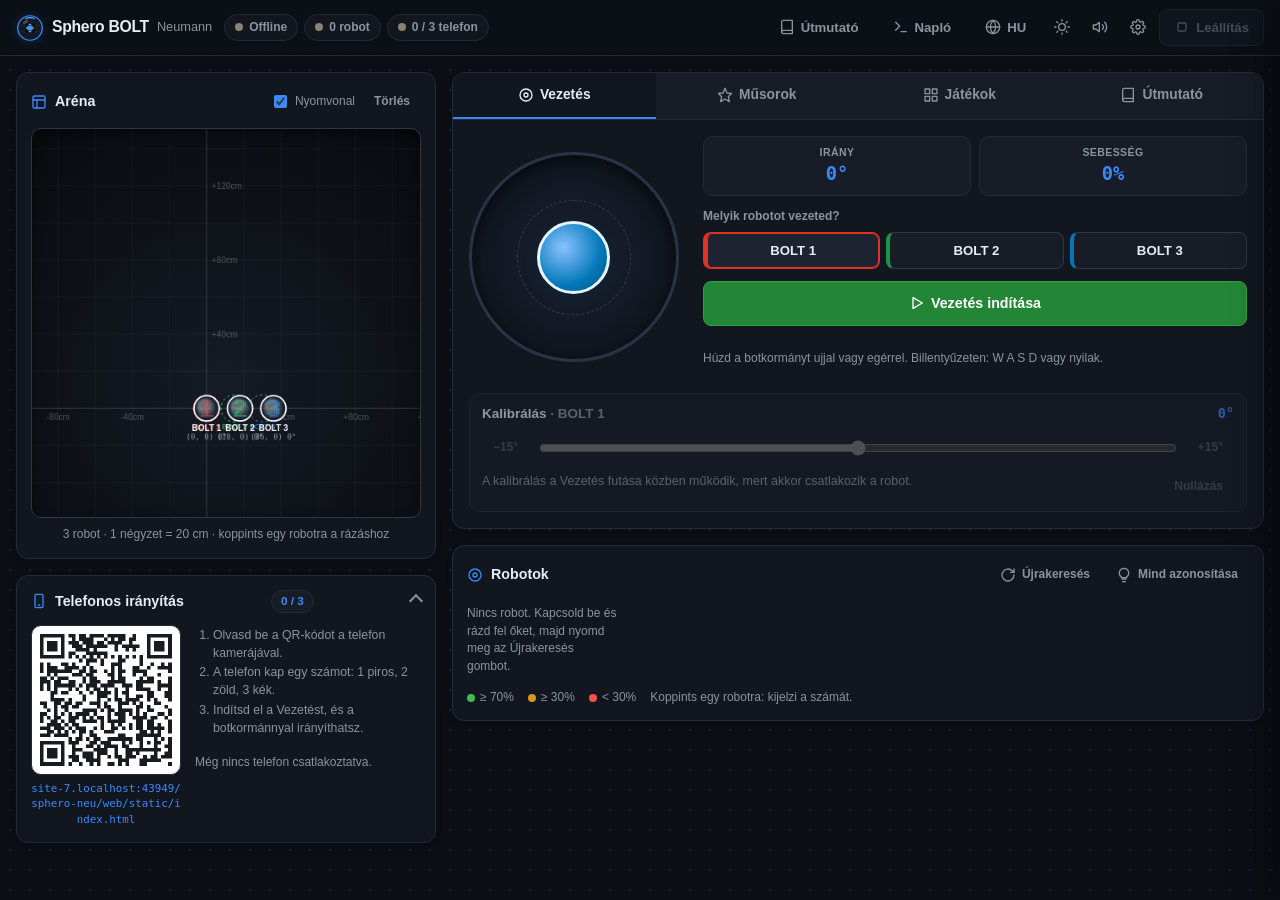
==== commit a3ff9255: "feat(docs): add local /docs & markdown routes, offline guide reader, and local zip download" ====
--- a/sphero-neu/web/static/index.html
+++ b/sphero-neu/web/static/index.html
@@ -14,7 +14,7 @@
 } catch (e) {}
 </script>
 <title>Sphero BOLT &bull; Neumann Bemutató</title>
-<link rel="stylesheet" href="assets/css/styles.css?v=7">
+<link rel="stylesheet" href="assets/css/styles.css?v=8">
 <script src="assets/js/qrcode.min.js"></script>
 </head>
 <body>
@@ -89,6 +89,9 @@
     <button id="btn-bluetooth" class="ghost" type="button" hidden>
       <svg class="icon"><use href="#i-bt"/></svg><span data-i18n="connect_btn">Csatlakozás</span>
     </button>
+    <button id="btn-docs" class="ghost host-only" type="button" data-i18n-title="docs_btn_title">
+      <svg class="icon" aria-hidden="true"><use href="#i-book"/></svg><span class="hide-sm" data-i18n="tab_docs">Útmutató</span>
+    </button>
     <button id="btn-log" class="ghost host-only" type="button" data-i18n-title="log_title">
       <svg class="icon"><use href="#i-log"/></svg><span class="hide-sm" data-i18n="log_btn">Napló</span>
       <span id="log-badge" class="count-badge" hidden>0</span>
@@ -182,17 +185,17 @@
 
     <section class="panel control-panel">
       <div class="tabs host-only" role="tablist">
-        <button class="tab active" type="button" data-tab="drive" role="tab">
-          <svg class="icon"><use href="#i-joy"/></svg><span data-i18n="tab_drive">Vezetés</span>
+        <button class="tab active" type="button" data-tab="drive" role="tab" aria-selected="true">
+          <svg class="icon" aria-hidden="true"><use href="#i-joy"/></svg><span data-i18n="tab_drive">Vezetés</span>
         </button>
-        <button class="tab" type="button" data-tab="shows" role="tab">
-          <svg class="icon"><use href="#i-star"/></svg><span data-i18n="tab_shows">Műsorok</span>
+        <button class="tab" type="button" data-tab="shows" role="tab" aria-selected="false">
+          <svg class="icon" aria-hidden="true"><use href="#i-star"/></svg><span data-i18n="tab_shows">Műsorok</span>
         </button>
-        <button class="tab" type="button" data-tab="games" role="tab">
-          <svg class="icon"><use href="#i-grid"/></svg><span data-i18n="tab_games">Játékok</span>
+        <button class="tab" type="button" data-tab="games" role="tab" aria-selected="false">
+          <svg class="icon" aria-hidden="true"><use href="#i-grid"/></svg><span data-i18n="tab_games">Játékok</span>
         </button>
-        <button class="tab" type="button" data-tab="docs" role="tab">
-          <svg class="icon"><use href="#i-book"/></svg><span data-i18n="tab_docs">Útmutató</span>
+        <button class="tab" type="button" data-tab="docs" role="tab" aria-selected="false">
+          <svg class="icon" aria-hidden="true"><use href="#i-book"/></svg><span data-i18n="tab_docs">Útmutató</span>
         </button>
       </div>
 
@@ -345,7 +348,7 @@
         <div class="docs-grid">
           <div class="docs-card">
             <div class="docs-card-head">
-              <svg class="icon"><use href="#i-globe"/></svg>
+              <svg class="icon" aria-hidden="true"><use href="#i-globe"/></svg>
               <h3 data-i18n="docs_standalone_title">1. Önálló weboldal (Telepítés nélkül)</h3>
             </div>
             <p class="muted small" data-i18n="docs_standalone_desc">A weboldal szerver nélkül, közvetlenül a böngészőben is működik (GitHub Pages vagy az index.html megnyitásával).</p>
@@ -355,38 +358,41 @@
             </ul>
             <div class="docs-actions">
               <a class="btn-link" href="https://csps0.github.io/MySpheroScripts/" target="_blank" rel="noopener">
-                <svg class="icon"><use href="#i-globe"/></svg><span data-i18n="docs_open_live">Élő webes verzió megnyitása</span>
+                <svg class="icon" aria-hidden="true"><use href="#i-globe"/></svg><span data-i18n="docs_open_live">Élő webes verzió megnyitása</span>
               </a>
             </div>
           </div>
 
           <div class="docs-card">
             <div class="docs-card-head">
-              <svg class="icon"><use href="#i-download"/></svg>
+              <svg class="icon" aria-hidden="true"><use href="#i-download"/></svg>
               <h3 data-i18n="docs_zip_title">2. Letöltés egyetlen ZIP csomagban</h3>
             </div>
-            <p class="muted small" data-i18n="docs_zip_desc">Git fiók és parancssor nélkül is letöltheted a teljes csomagot egyetlen tömörített fájlban.</p>
+            <p class="muted small" data-i18n="docs_zip_desc">Git fiók és parancssor nélkül is letöltheted a teljes csomagot egyetlen tömörített fájlban (helyi szerverről vagy GitHubról).</p>
             <ul class="docs-list">
               <li data-i18n="docs_zip_1">Töltsd le és csomagold ki a ZIP fájlt egy tetszőleges mappába.</li>
               <li data-i18n="docs_zip_2">Önálló módhoz nyisd meg az index.html fájlt, vagy teljes szerver módhoz indítsd el a start.bat (Windows) / ./start.sh (Linux/macOS) fájlt.</li>
             </ul>
             <div class="docs-actions">
-              <a class="btn-link primary" href="https://github.com/CsPS0/MySpheroScripts/archive/refs/heads/main.zip" target="_blank" rel="noopener">
-                <svg class="icon"><use href="#i-download"/></svg><span data-i18n="docs_download_zip">Teljes ZIP csomag letöltése</span>
+              <a class="btn-link primary" href="/api/download-zip" download="MySpheroScripts.zip">
+                <svg class="icon" aria-hidden="true"><use href="#i-download"/></svg><span data-i18n="docs_local_zip">Helyi ZIP csomag letöltése</span>
+              </a>
+              <a class="btn-link" href="https://github.com/CsPS0/MySpheroScripts/archive/refs/heads/main.zip" target="_blank" rel="noopener">
+                <svg class="icon" aria-hidden="true"><use href="#i-download"/></svg><span data-i18n="docs_download_zip">GitHub ZIP letöltése</span>
               </a>
               <a class="btn-link" href="https://github.com/CsPS0/MySpheroScripts" target="_blank" rel="noopener">
-                <svg class="icon"><use href="#i-book"/></svg><span data-i18n="docs_open_repo">GitHub adattár</span>
+                <svg class="icon" aria-hidden="true"><use href="#i-book"/></svg><span data-i18n="docs_open_repo">GitHub adattár</span>
               </a>
             </div>
           </div>
 
           <div class="docs-card">
             <div class="docs-card-head">
-              <svg class="icon"><use href="#i-log"/></svg>
+              <svg class="icon" aria-hidden="true"><use href="#i-log"/></svg>
               <h3 data-i18n="docs_git_title">3. Git klónozás &amp; Helyi Flotta Szerver (15 robotig)</h3>
             </div>
             <p class="muted small" data-i18n="docs_git_desc">Több robot egyidejű Bluetooth vezérléséhez, QR-kódos telefonos irányításhoz és távoli Admin belépéshez futtasd a Python szervert:</p>
-            <pre class="docs-code"><code>git clone https://github.com/CsPS0/MySpheroScripts.git
+            <pre class="docs-code" tabindex="0"><code>git clone https://github.com/CsPS0/MySpheroScripts.git
 cd MySpheroScripts/sphero-neu
 python -m venv .venv
 # Windows:
@@ -396,9 +402,44 @@
 source .venv/bin/activate &amp;&amp; pip install -r requirements.txt
 python web/server.py</code></pre>
             <ul class="docs-list">
-              <li data-i18n="docs_git_1">Nyisd meg a http://localhost:8080 címet; a diákok a QR-kód beolvasásával csatlakozhatnak (1: Piros, 2: Zöld, 3: Kék robot).</li>
+              <li data-i18n="docs_git_1">Nyisd meg a http://localhost:8080 (vagy http://localhost:8080/docs) címet; a diákok a QR-kód beolvasásával csatlakozhatnak (1: Piros, 2: Zöld, 3: Kék robot).</li>
               <li data-i18n="docs_git_2">Távoli telefonos vezérléshez használd a felső sáv Admin gombját (alapértelmezett jelszó: admin1234 vagy ADMIN_PASSWORD környezeti változó).</li>
             </ul>
+          </div>
+
+          <div class="docs-card" id="docs-local-guide">
+            <div class="docs-card-head">
+              <svg class="icon" aria-hidden="true"><use href="#i-book"/></svg>
+              <h3 data-i18n="docs_local_guide_title">4. Helyi Dokumentáció &amp; Bemutató Útmutató (Offline is elérhető)</h3>
+            </div>
+            <p class="muted small" data-i18n="docs_local_guide_desc">Minden műsor, játék és beállítás részletes leírása közvetlenül a helyi felületen, internetkapcsolat nélkül is:</p>
+            <div class="docs-subgrid">
+              <div class="docs-section">
+                <h4 data-i18n="docs_shows_head">Műsorok (Shows)</h4>
+                <ul class="docs-list">
+                  <li data-i18n="docs_shows_neu">Neumann-formáció (7 robot): N-E-U-M-A-N-N kirajzolása egy sorban. Iránytűs észak-igazítás vagy kézi célzás, 90°-os betűforgatás, tükrözés és 15°-os robotirány-finomhangolás.</li>
+                  <li data-i18n="docs_shows_dance">Szinkrontánc (1–15 robot): Számozott sorba állítás (1..15), kihagyható robotok, szivárványhullám, ütközéses roham (robbanás hanggal), szóló táncok és hazatérés.</li>
+                  <li data-i18n="docs_shows_roam">Önálló bolyongás (1–15 robot): Minden robot 25 cm-es körzetben kóborol rugalmas ütközésfizikával, majd Leállításkor visszatér a helyére.</li>
+                </ul>
+              </div>
+              <div class="docs-section">
+                <h4 data-i18n="docs_games_head">Vezetés &amp; Minijátékok</h4>
+                <ul class="docs-list">
+                  <li data-i18n="docs_games_drive">Botkormányos Vezetés (1–3 robot): Irányítás egérrel, érintéssel, WASD/nyilakkal vagy 3 QR-kódos telefonnal, -180°..+180° kalibrálással.</li>
+                  <li data-i18n="docs_games_ttt">Amőba / Tic-Tac-Toe (9 robot): 3x3-as rács számozással, fizikai rázás/érintés érzékeléssel vagy webes kattintással.</li>
+                  <li data-i18n="docs_games_party">Memóriajáték (9), Vakondvadászat (9), Forró krumpli (1) &amp; Kő-papír-olló (2): Menthető sebesség, 3x3/véletlen elrendezés és finom kóborlás (Gentle drift).</li>
+                </ul>
+              </div>
+            </div>
+            <div class="docs-actions">
+              <button id="btn-view-usage" class="ghost sm" type="button">
+                <svg class="icon" aria-hidden="true"><use href="#i-book"/></svg><span data-i18n="docs_view_usage">USAGE.md megnyitása helyben</span>
+              </button>
+              <button id="btn-view-readme" class="ghost sm" type="button">
+                <svg class="icon" aria-hidden="true"><use href="#i-book"/></svg><span data-i18n="docs_view_readme">README.md megnyitása helyben</span>
+              </button>
+            </div>
+            <pre id="local-doc-viewer" class="docs-code docs-viewer" tabindex="0" hidden><code id="local-doc-content"></code></pre>
           </div>
         </div>
       </div>
@@ -544,6 +585,6 @@
   </div>
 </div>
 
-<script src="assets/js/app.js?v=7" defer></script>
+<script src="assets/js/app.js?v=8" defer></script>
 </body>
 </html>
--- a/sphero-neu/web/static/assets/css/styles.css
+++ b/sphero-neu/web/static/assets/css/styles.css
@@ -839,3 +839,31 @@
 .btn-link:hover { background: var(--panel-3); border-color: var(--accent); }
 .btn-link.primary { background: var(--accent); border-color: var(--accent); color: #fff; }
 .btn-link.primary:hover { background: var(--accent-2); }
+.docs-subgrid {
+  display: grid;
+  grid-template-columns: repeat(auto-fit, minmax(230px, 1fr));
+  gap: 10px;
+  margin-top: 4px;
+}
+.docs-section {
+  background: var(--panel);
+  border: 1px solid var(--line);
+  border-radius: 8px;
+  padding: 10px 12px;
+  display: flex;
+  flex-direction: column;
+  gap: 6px;
+}
+.docs-section h4 {
+  font-size: 0.86rem;
+  font-weight: 700;
+  color: var(--accent);
+  margin: 0;
+}
+.docs-viewer {
+  max-height: 360px;
+  overflow-y: auto;
+  white-space: pre-wrap;
+  word-break: break-word;
+  margin-top: 8px;
+}
